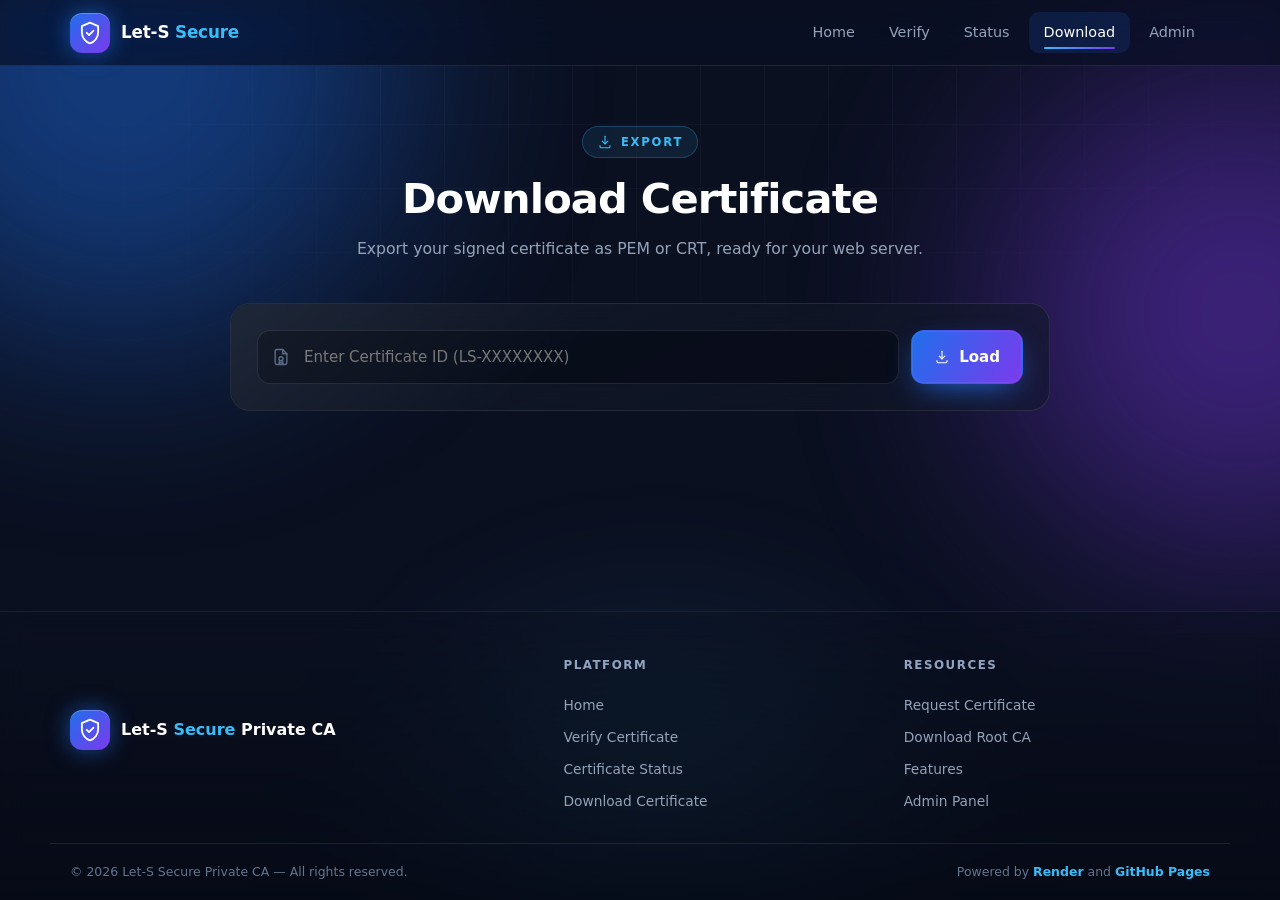
==== admin.html @ a1a5f590 "Create admin.html" ====
<!DOCTYPE html>
<html lang="en">
<head>
<meta charset="UTF-8" />
<meta name="viewport" content="width=device-width, initial-scale=1" />
<title>Download Certificate — Let-S Secure</title>
<link rel="icon" href="data:image/svg+xml,<svg xmlns='http://www.w3.org/2000/svg' viewBox='0 0 24 24'><path d='M12 2.5 4.5 5.6v5.6c0 4.9 3.2 9.2 7.5 10.3 4.3-1.1 7.5-5.4 7.5-10.3V5.6L12 2.5Z' fill='none' stroke='%2338bdf8' stroke-width='1.7'/></svg>" />
<link rel="stylesheet" href="assets/style.css" />
</head>
<body data-page="download">

<div class="bg" aria-hidden="true">
  <div class="grid-lines"></div>
  <div class="orb orb-1"></div>
  <div class="orb orb-2"></div>
  <div class="orb orb-3"></div>
</div>

<header class="site-header">
  <nav class="nav">
    <a class="brand" href="index.html">
      <span class="brand-mark"><svg class="ic ic-lg"><use href="#i-shield-check"/></svg></span>
      <span class="brand-text">Let-S <b>Secure</b></span>
    </a>
    <button class="menu-btn" id="menu-btn" aria-label="Toggle menu" aria-expanded="false">
      <svg class="ic"><use href="#i-menu"/></svg>
    </button>
    <div class="nav-links" id="nav-links">
      <a class="nav-link" href="index.html">Home</a>
      <a class="nav-link" href="verify.html">Verify</a>
      <a class="nav-link" href="status.html">Status</a>
      <a class="nav-link active" href="download.html">Download</a>
      <a class="nav-link" href="admin.html">Admin</a>
    </div>
  </nav>
</header>

<main>
  <div class="container">
    <div class="page-head">
      <span class="eyebrow"><svg class="ic ic-sm"><use href="#i-download"/></svg> Export</span>
      <h1>Download Certificate</h1>
      <p>Export your signed certificate as PEM or CRT, ready for your web server.</p>
    </div>

    <div class="glass tool-card reveal">
      <div class="search-row">
        <div class="input-wrap">
          <svg class="ic"><use href="#i-cert"/></svg>
          <input type="text" id="download-input" placeholder="Enter Certificate ID (LS-XXXXXXXX)" />
        </div>
        <button class="btn btn-primary" id="download-btn">
          <svg class="ic ic-sm"><use href="#i-download"/></svg> Load
        </button>
      </div>
      <div id="download-result"></div>
    </div>
  </div>
</main>

<footer class="site-footer">
  <div class="footer-inner">
    <div class="footer-brand">
      <span class="brand-mark"><svg class="ic ic-lg"><use href="#i-shield-check"/></svg></span>
      <span class="brand-text">Let-S <b>Secure</b> Private CA</span>
    </div>
    <div class="footer-col">
      <h4>Platform</h4>
      <a href="index.html">Home</a>
      <a href="verify.html">Verify Certificate</a>
      <a href="status.html">Certificate Status</a>
      <a href="download.html">Download Certificate</a>
    </div>
    <div class="footer-col">
      <h4>Resources</h4>
      <a href="index.html#request">Request Certificate</a>
      <a href="index.html#trust-root">Download Root CA</a>
      <a href="index.html#features">Features</a>
      <a href="admin.html">Admin Panel</a>
    </div>
  </div>
  <div class="footer-bottom">
    <span>© <span id="year"></span> Let-S Secure Private CA — All rights reserved.</span>
    <span>Powered by <b>Render</b> and <b>GitHub Pages</b></span>
  </div>
</footer>

<script src="assets/app.js"></script>
<script>
window.LS_download = function () {
  "use strict";
  const { $, escapeHtml, fmtDate, toast, apiRequest, CERT_ID_RE,
    renderAdvancedError, downloadFile, copyText } = LS;
  const API = LS.API;

  const input = $("#download-input");
  const btn = $("#download-btn");
  const out = $("#download-result");

  let loadedCert = null;
  let loadedPem = "";

  async function fetchPem(id) {
    const res = await fetch(API.download(id));
    if (!res.ok) {
      let msg = "Certificate not found";
      try { const j = await res.json(); msg = j.error || msg; } catch {}
      const err = new Error(msg);
      err.status = res.status;
      throw err;
    }
    return res.text();
  }

  async function load() {
    const q = (input.value || "").trim().toUpperCase();
    if (!q) {
      out.innerHTML =
        '<div class="verify-result"><div class="verify-banner warn">' +
          '<div class="vb-icon"><svg class="ic ic-lg"><use href="#i-info"/></svg></div>' +
          "<div><h3>Input Required</h3><p>Enter a certificate ID to load the bundle.</p></div>" +
        "</div></div>";
      toast("Enter a certificate ID.", "err");
      return;
    }
    if (!CERT_ID_RE.test(q)) {
      out.innerHTML =
        '<div class="advanced-error">' +
          '<div class="ae-head">' +
            '<div class="ae-icon"><svg class="ic ic-lg"><use href="#i-x-circle"/></svg></div>' +
            '<div><h4>Invalid certificate ID<span class="ae-code">BAD_FORMAT</span></h4>' +
            "<p>Expected format: LS-XXXXXXXX</p></div>" +
          "</div>" +
          '<div class="ae-message">"' + escapeHtml(q) + '" is not a valid certificate ID.</div>' +
        "</div>";
      return;
    }

    btn.disabled = true;
    out.innerHTML = '<div class="verify-result"><div class="verify-banner warn">' +
      '<div class="vb-icon"><span class="spinner"></span></div>' +
      "<div><h3>Loading…</h3><p>Fetching PEM bundle from CA</p></div></div></div>";

    try {
      const [statusRes, pem] = await Promise.all([
        apiRequest(API.status(q)).catch(() => null),
        fetchPem(q).catch(() => ""),
      ]);
      const cert = statusRes ? statusRes.certificate : { certId: q, domain: q, project: "—", expiresAt: null };
      loadedCert = cert;
      loadedPem = pem;
      renderDownload(cert, pem);
    } catch (err) {
      renderAdvancedError(out, err, {
        retryAction: load,
        retryLabel: "Retry",
      });
    } finally {
      btn.disabled = false;
    }
  }

  function renderDownload(cert, pem) {
    out.innerHTML =
      '<div class="verify-result">' +
        '<div class="verify-banner ok">' +
          '<div class="vb-icon"><svg class="ic ic-lg"><use href="#i-check-circle"/></svg></div>' +
          "<div><h3>" + escapeHtml(cert.domain || cert.certId) + "</h3>" +
          "<p>" + escapeHtml(cert.certId) + " · " + escapeHtml(cert.project || "—") +
          (cert.expiresAt ? " · expires " + escapeHtml(fmtDate(cert.expiresAt)) : "") + "</p></div>" +
        "</div>" +
        (pem
          ? '<div class="pem-box">' +
              '<div class="pem-head"><span>certificate.pem</span><span>PEM · Base64</span></div>' +
              '<div class="pem-body">' + escapeHtml(pem) + "</div>" +
            "</div>"
          : '<div class="status-banner"><div class="sb-icon"><svg class="ic ic-sm"><use href="#i-info"/></svg></div>' +
            "<p>The PEM bundle was not available. Click Download again to retry.</p></div>") +
        '<div class="form-actions" style="margin-top:22px">' +
          '<button class="btn btn-primary btn-sm" data-dl="pem"><svg class="ic ic-sm"><use href="#i-download"/></svg> Download .pem</button>' +
          '<button class="btn btn-ghost btn-sm" data-dl="crt"><svg class="ic ic-sm"><use href="#i-download"/></svg> Download .crt</button>' +
          '<button class="btn btn-ghost btn-sm" data-dl="copy"><svg class="ic ic-sm"><use href="#i-copy"/></svg> Copy PEM</button>' +
        "</div>" +
      "</div>";
  }

  btn.addEventListener("click", load);
  input.addEventListener("keydown", (e) => {
    if (e.key === "Enter") { e.preventDefault(); load(); }
  });

  out.addEventListener("click", async (e) => {
    const b = e.target.closest("[data-dl]");
    if (!b || !loadedCert) return;
    const kind = b.dataset.dl;

    if (!loadedPem) {
      try { loadedPem = await fetchPem(loadedCert.certId); }
      catch (err) {
        renderAdvancedError(out, err, { retryAction: load, retryLabel: "Retry Load" });
        return;
      }
    }

    if (kind === "pem") {
      downloadFile(loadedCert.certId + ".pem", loadedPem);
      toast("Downloaded " + loadedCert.certId + ".pem", "ok");
    } else if (kind === "crt") {
      downloadFile(loadedCert.certId + ".crt", loadedPem, "application/x-x509-ca-cert");
      toast("Downloaded " + loadedCert.certId + ".crt", "ok");
    } else if (kind === "copy") {
      const ok = await copyText(loadedPem);
      toast(ok ? "PEM copied to clipboard." : "Copy failed.", ok ? "ok" : "err");
    }
  });

  const params = new URLSearchParams(location.search);
  if (params.get("id")) {
    input.value = params.get("id").toUpperCase();
    load();
  } else {
    const ids = LS.getCachedCertIds();
    if (ids[0]) input.placeholder = "Try: " + ids[0];
  }
};
</script>
</body>
</html>
---- assets/style.css ----
/* ============================================================
   LET-S SECURE — SHARED STYLES
   ============================================================ */
*,*::before,*::after{box-sizing:border-box}
*{margin:0;padding:0}
:root{
  --primary:#1f6feb;--secondary:#7c3aed;--bg:#0b1020;--card:#111827;
  --text:#ffffff;--accent:#38bdf8;--muted:#94a3b8;--line:rgba(255,255,255,.09);
  --glass:rgba(17,24,39,.62);--ok:#22c55e;--warn:#f59e0b;--danger:#ef4444;
  --max:1180px;--r:20px;--ease:cubic-bezier(.22,1,.36,1);
}
html{scroll-behavior:smooth}
body{
  font-family:"Inter",ui-sans-serif,system-ui,-apple-system,"Segoe UI",Roboto,Helvetica,Arial,sans-serif;
  background:var(--bg);color:var(--text);line-height:1.6;min-height:100vh;
  display:flex;flex-direction:column;overflow-x:hidden;
  -webkit-font-smoothing:antialiased;text-rendering:optimizeLegibility;
}
img,svg{display:block;max-width:100%}
button,input,select,textarea{font:inherit;color:inherit}
a{color:inherit;text-decoration:none}
::selection{background:rgba(56,189,248,.35)}
::-webkit-scrollbar{width:10px;height:10px}
::-webkit-scrollbar-track{background:#0b1020}
::-webkit-scrollbar-thumb{background:linear-gradient(180deg,#1f6feb,#7c3aed);border-radius:10px;border:2px solid #0b1020}

/* BACKGROUND */
.bg{position:fixed;inset:0;z-index:-1;overflow:hidden;pointer-events:none}
.bg .grid-lines{position:absolute;inset:-4px;
  background-image:linear-gradient(rgba(148,163,184,.055) 1px,transparent 1px),
    linear-gradient(90deg,rgba(148,163,184,.055) 1px,transparent 1px);
  background-size:64px 64px;
  -webkit-mask-image:radial-gradient(ellipse 85% 65% at 50% 0%,#000 15%,transparent 78%);
  mask-image:radial-gradient(ellipse 85% 65% at 50% 0%,#000 15%,transparent 78%);}
.orb{position:absolute;border-radius:50%;filter:blur(110px);opacity:.45;will-change:transform}
.orb-1{width:560px;height:560px;background:var(--primary);top:-220px;left:-160px;animation:drift1 20s ease-in-out infinite}
.orb-2{width:480px;height:480px;background:var(--secondary);top:8%;right:-200px;animation:drift2 26s ease-in-out infinite}
.orb-3{width:420px;height:420px;background:var(--accent);bottom:-200px;left:35%;opacity:.22;animation:drift3 30s ease-in-out infinite}
@keyframes drift1{0%,100%{transform:translate(0,0) scale(1)}50%{transform:translate(80px,60px) scale(1.12)}}
@keyframes drift2{0%,100%{transform:translate(0,0) scale(1)}50%{transform:translate(-70px,90px) scale(1.08)}}
@keyframes drift3{0%,100%{transform:translate(0,0)}50%{transform:translate(60px,-70px)}}

/* LAYOUT */
.container{width:100%;max-width:var(--max);margin-inline:auto;padding-inline:20px}
main{flex:1}
.section{padding:76px 0}
.section-head{max-width:660px;margin:0 auto 44px;text-align:center}
.eyebrow{display:inline-flex;align-items:center;gap:8px;font-size:.72rem;font-weight:700;
  letter-spacing:.16em;text-transform:uppercase;color:var(--accent);
  background:rgba(56,189,248,.09);border:1px solid rgba(56,189,248,.25);
  padding:6px 14px;border-radius:999px;margin-bottom:16px;}
h1,h2,h3{line-height:1.18;letter-spacing:-.02em;font-weight:800}
h2{font-size:clamp(1.7rem,3.6vw,2.35rem);margin-bottom:12px}
.section-head p{color:var(--muted);font-size:1rem}
.grad{background:linear-gradient(110deg,var(--accent),var(--primary) 45%,var(--secondary));
  -webkit-background-clip:text;background-clip:text;color:transparent}
.glass{background:linear-gradient(158deg,rgba(17,24,39,.88),rgba(17,24,39,.5));
  -webkit-backdrop-filter:blur(16px);backdrop-filter:blur(16px);
  border:1px solid var(--line);border-radius:var(--r);position:relative;overflow:hidden}
.glass::after{content:"";position:absolute;inset:0;border-radius:inherit;pointer-events:none;
  background:linear-gradient(140deg,rgba(255,255,255,.07),transparent 42%);opacity:.85}

/* ICONS */
.ic{width:20px;height:20px;flex:none;fill:none;stroke:currentColor;stroke-width:1.7;
  stroke-linecap:round;stroke-linejoin:round}
.ic-sm{width:16px;height:16px}
.ic-lg{width:26px;height:26px}
.ic-xl{width:40px;height:40px;stroke-width:1.5}

/* HEADER */
.site-header{position:sticky;top:0;z-index:120;background:rgba(11,16,32,.72);
  -webkit-backdrop-filter:blur(18px) saturate(160%);backdrop-filter:blur(18px) saturate(160%);
  border-bottom:1px solid var(--line)}
.nav{max-width:var(--max);margin-inline:auto;padding:12px 20px;display:flex;
  align-items:center;justify-content:space-between;gap:16px;position:relative}
.brand{display:flex;align-items:center;gap:11px;font-weight:800;font-size:1.05rem;letter-spacing:-.01em}
.brand-mark{width:40px;height:40px;border-radius:12px;display:grid;place-items:center;
  background:linear-gradient(135deg,var(--primary),var(--secondary));color:#fff;
  box-shadow:0 0 22px rgba(31,111,235,.6),inset 0 1px 0 rgba(255,255,255,.25);
  transition:transform .4s var(--ease),box-shadow .4s var(--ease)}
.brand:hover .brand-mark{transform:rotate(-8deg) scale(1.06);box-shadow:0 0 34px rgba(124,58,237,.75)}
.brand-text{white-space:nowrap}
.brand-text b{color:var(--accent);font-weight:800}
.nav-links{display:flex;align-items:center;gap:4px}
.nav-link{position:relative;padding:9px 15px;border-radius:10px;font-size:.9rem;font-weight:500;
  color:var(--muted);transition:color .25s,background .25s;white-space:nowrap;cursor:pointer}
.nav-link::after{content:"";position:absolute;left:15px;right:15px;bottom:4px;height:2px;
  border-radius:2px;background:linear-gradient(90deg,var(--accent),var(--secondary));
  transform:scaleX(0);transform-origin:left;transition:transform .35s var(--ease)}
.nav-link:hover{color:#fff;background:rgba(255,255,255,.05)}
.nav-link:hover::after{transform:scaleX(1)}
.nav-link.active{color:#fff;background:rgba(31,111,235,.14)}
.nav-link.active::after{transform:scaleX(1)}
.nav-cta{margin-left:8px}
.menu-btn{display:none;width:42px;height:42px;border-radius:12px;
  background:rgba(255,255,255,.05);border:1px solid var(--line);color:#fff;
  place-items:center;cursor:pointer;transition:.25s}
.menu-btn:hover{background:rgba(56,189,248,.14);border-color:rgba(56,189,248,.4)}
@media (max-width:900px){
  .nav-links{position:absolute;top:calc(100% + 8px);left:16px;right:16px;
    flex-direction:column;align-items:stretch;gap:4px;padding:12px;border-radius:18px;
    background:rgba(11,16,32,.97);-webkit-backdrop-filter:blur(20px);backdrop-filter:blur(20px);
    border:1px solid var(--line);box-shadow:0 26px 60px -20px rgba(0,0,0,.9);
    opacity:0;transform:translateY(-12px);pointer-events:none;
    transition:opacity .28s var(--ease),transform .28s var(--ease)}
  .nav-links.open{opacity:1;transform:none;pointer-events:auto}
  .nav-link{padding:12px 14px;font-size:.95rem}
  .nav-link::after{display:none}
  .nav-cta{margin:6px 0 0;justify-content:center}
  .menu-btn{display:grid}
}

/* BUTTONS */
.btn{display:inline-flex;align-items:center;justify-content:center;gap:9px;padding:13px 22px;
  border-radius:13px;border:1px solid transparent;font-size:.94rem;font-weight:600;
  cursor:pointer;white-space:nowrap;position:relative;overflow:hidden;
  transition:transform .3s var(--ease),box-shadow .3s var(--ease),background .3s,border-color .3s,color .3s;
  text-align:center}
.btn:active{transform:translateY(0) scale(.985)}
.btn-sm{padding:10px 17px;font-size:.87rem;border-radius:11px}
.btn-primary{background:linear-gradient(120deg,var(--primary),var(--secondary));color:#fff;
  box-shadow:0 10px 30px -10px rgba(31,111,235,.95),0 0 0 1px rgba(255,255,255,.06) inset}
.btn-primary::before{content:"";position:absolute;inset:0;
  background:linear-gradient(120deg,transparent 20%,rgba(255,255,255,.4),transparent 80%);
  transform:translateX(-130%);transition:transform .7s var(--ease)}
.btn-primary:hover{transform:translateY(-3px);
  box-shadow:0 18px 42px -12px rgba(124,58,237,1),0 0 26px rgba(56,189,248,.45)}
.btn-primary:hover::before{transform:translateX(130%)}
.btn-ghost{background:rgba(255,255,255,.04);border-color:var(--line);color:#e6edf7}
.btn-ghost:hover{transform:translateY(-3px);border-color:rgba(56,189,248,.55);
  background:rgba(56,189,248,.1);box-shadow:0 14px 34px -16px rgba(56,189,248,.9)}
.btn-danger{background:rgba(239,68,68,.12);border-color:rgba(239,68,68,.42);color:#fca5a5}
.btn-danger:hover{background:rgba(239,68,68,.22);transform:translateY(-3px);
  box-shadow:0 14px 34px -16px rgba(239,68,68,.9)}
.btn[disabled]{opacity:.5;pointer-events:none}

/* HERO */
.hero{padding:74px 0 56px;display:grid;grid-template-columns:1.08fr .92fr;gap:56px;align-items:center}
.badge{display:inline-flex;align-items:center;gap:9px;font-size:.76rem;font-weight:600;
  letter-spacing:.06em;text-transform:uppercase;color:#cbd5e1;background:rgba(255,255,255,.04);
  border:1px solid var(--line);padding:7px 15px;border-radius:999px;margin-bottom:22px;
  -webkit-backdrop-filter:blur(10px);backdrop-filter:blur(10px)}
.pulse-dot{width:7px;height:7px;border-radius:50%;background:var(--ok);
  box-shadow:0 0 0 0 rgba(34,197,94,.7);animation:pulse 2s infinite}
@keyframes pulse{0%{box-shadow:0 0 0 0 rgba(34,197,94,.65)}70%{box-shadow:0 0 0 10px rgba(34,197,94,0)}100%{box-shadow:0 0 0 0 rgba(34,197,94,0)}}
.hero h1{font-size:clamp(2.05rem,5.1vw,3.5rem);margin-bottom:18px}
.hero .lead{font-size:clamp(1rem,1.6vw,1.13rem);color:#a9b6cd;max-width:560px;margin-bottom:32px}
.hero-actions{display:flex;flex-wrap:wrap;gap:14px;margin-bottom:34px}
.trust{display:flex;flex-wrap:wrap;gap:26px;padding-top:26px;border-top:1px solid var(--line)}
.trust-item strong{display:block;font-size:1.28rem;font-weight:800;letter-spacing:-.02em}
.trust-item span{font-size:.76rem;color:var(--muted);text-transform:uppercase;letter-spacing:.11em;font-weight:600}
.hero-visual{position:relative;display:grid;place-items:center}
.hero-visual::before{content:"";position:absolute;width:78%;aspect-ratio:1;border-radius:50%;
  background:radial-gradient(circle,rgba(31,111,235,.35),transparent 68%);filter:blur(38px);
  animation:breathe 6s ease-in-out infinite}
@keyframes breathe{0%,100%{transform:scale(1);opacity:.75}50%{transform:scale(1.14);opacity:1}}
.cert-mock{width:100%;max-width:400px;padding:22px;z-index:2;
  animation:floaty 7s ease-in-out infinite;
  box-shadow:0 40px 80px -34px rgba(0,0,0,.95),0 0 60px -34px rgba(56,189,248,.75)}
@keyframes floaty{0%,100%{transform:translateY(0)}50%{transform:translateY(-14px)}}
.cert-mock-head{display:flex;align-items:center;gap:12px;padding-bottom:16px;border-bottom:1px dashed rgba(255,255,255,.13)}
.cert-mock-head .logo-sq{width:42px;height:42px;border-radius:12px;display:grid;place-items:center;flex:none;
  background:linear-gradient(135deg,rgba(31,111,235,.3),rgba(124,58,237,.3));
  border:1px solid rgba(56,189,248,.32);color:var(--accent)}
.cert-mock-head strong{display:block;font-size:.92rem}
.cert-mock-head small{color:var(--muted);font-size:.73rem;letter-spacing:.06em;text-transform:uppercase}
.chip{margin-left:auto;font-size:.66rem;font-weight:800;letter-spacing:.1em;padding:5px 11px;
  border-radius:999px;text-transform:uppercase}
.chip-ok{color:#6ee7a8;background:rgba(34,197,94,.12);border:1px solid rgba(34,197,94,.35)}
.chip-bad{color:#fca5a5;background:rgba(239,68,68,.12);border:1px solid rgba(239,68,68,.35)}
.chip-warn{color:#fcd34d;background:rgba(245,158,11,.12);border:1px solid rgba(245,158,11,.35)}
.chip-info{color:var(--accent);background:rgba(56,189,248,.12);border:1px solid rgba(56,189,248,.35)}
.cert-mock-body{padding:16px 0;display:grid;gap:11px}
.kv{display:flex;justify-content:space-between;gap:14px;font-size:.83rem;align-items:center}
.kv span{color:var(--muted)}
.kv b{font-weight:600;font-family:ui-monospace,SFMono-Regular,Menlo,Consolas,monospace;
  font-size:.79rem;text-align:right;word-break:break-all}
.cert-mock-foot{padding-top:14px;border-top:1px dashed rgba(255,255,255,.13);
  font-family:ui-monospace,SFMono-Regular,Menlo,Consolas,monospace;
  font-size:.68rem;color:#64748b;letter-spacing:.04em;word-break:break-all}

/* FORM */
.request-grid{display:grid;grid-template-columns:1.05fr .95fr;gap:26px;align-items:start}
.form-card{padding:28px}
.form-card h3{font-size:1.15rem;margin-bottom:6px}
.form-card .sub{color:var(--muted);font-size:.86rem;margin-bottom:22px}
.field{margin-bottom:17px}
.field label{display:block;font-size:.76rem;font-weight:700;letter-spacing:.09em;
  text-transform:uppercase;color:#a8b6cd;margin-bottom:8px}
.input-wrap{position:relative;display:flex;align-items:center}
.input-wrap .ic{position:absolute;left:14px;color:#54657f;pointer-events:none;transition:color .25s}
.field input,.field select{width:100%;padding:13px 15px 13px 44px;border-radius:13px;
  background:rgba(8,12,24,.72);border:1px solid rgba(255,255,255,.1);color:#fff;
  font-size:.93rem;transition:border-color .25s,box-shadow .25s,background .25s}
.field select{padding-left:44px;appearance:none;
  background-image:url("data:image/svg+xml;utf8,<svg xmlns='http://www.w3.org/2000/svg' width='12' height='12' viewBox='0 0 24 24' fill='none' stroke='%2394a3b8' stroke-width='2'><polyline points='6 9 12 15 18 9'/></svg>");
  background-repeat:no-repeat;background-position:right 16px center}
.field input::placeholder{color:#4a5a73}
.field input:focus,.field select:focus{outline:none;border-color:var(--accent);
  background:rgba(8,12,24,.95);
  box-shadow:0 0 0 4px rgba(56,189,248,.14),0 0 22px -8px rgba(56,189,248,.85)}
.input-wrap:focus-within .ic{color:var(--accent)}
.field.invalid input,.field.invalid select{border-color:var(--danger);
  box-shadow:0 0 0 4px rgba(239,68,68,.13)}
.err{display:none;color:#fca5a5;font-size:.76rem;margin-top:6px}
.field.invalid .err{display:block;animation:pageIn .3s ease both}
@keyframes pageIn{from{opacity:0;transform:translateY(14px)}to{opacity:1;transform:none}}
.form-actions{display:flex;flex-wrap:wrap;gap:12px;margin-top:22px}

/* RESULT / DATA */
.result-card{padding:28px;min-height:100%}
.result-empty{display:grid;place-items:center;text-align:center;gap:12px;padding:44px 12px;color:var(--muted)}
.result-empty .ring{width:74px;height:74px;border-radius:50%;display:grid;place-items:center;
  background:rgba(56,189,248,.07);border:1px dashed rgba(56,189,248,.35);color:var(--accent)}
.result-empty p{font-size:.88rem;max-width:270px}
.issued-head{display:flex;align-items:center;gap:14px;margin-bottom:20px}
.issued-head .ok-ring{width:52px;height:52px;border-radius:50%;display:grid;place-items:center;flex:none;
  background:rgba(34,197,94,.13);border:1px solid rgba(34,197,94,.4);color:#4ade80;
  box-shadow:0 0 26px -6px rgba(34,197,94,.75);animation:pop .55s var(--ease) both}
@keyframes pop{0%{transform:scale(.4);opacity:0}60%{transform:scale(1.12)}100%{transform:scale(1);opacity:1}}
.issued-head h3{font-size:1.08rem}
.issued-head p{font-size:.8rem;color:var(--muted)}
.data-list{display:grid;gap:1px;background:rgba(255,255,255,.06);border-radius:14px;
  overflow:hidden;margin-bottom:20px}
.data-row{display:flex;justify-content:space-between;gap:14px;align-items:center;
  background:rgba(11,16,32,.72);padding:12px 15px;font-size:.83rem;flex-wrap:wrap}
.data-row .k{color:var(--muted);flex:none}
.data-row .v{font-family:ui-monospace,SFMono-Regular,Menlo,Consolas,monospace;
  font-size:.78rem;text-align:right;word-break:break-all}
.mono{font-family:ui-monospace,SFMono-Regular,Menlo,Consolas,monospace}

/* ISSUING ANIMATION */
.issuing{display:grid;gap:14px;padding:16px 4px}
.issuing h3{font-size:1rem;margin-bottom:6px}
.step{display:flex;align-items:center;gap:12px;font-size:.87rem;color:var(--muted);opacity:.4;transition:.4s}
.step.active{opacity:1;color:#fff}
.step.done{opacity:1;color:#8ee7b0}
.step .dot{width:24px;height:24px;border-radius:50%;flex:none;display:grid;place-items:center;
  border:1px solid rgba(255,255,255,.15);font-size:.7rem;background:rgba(255,255,255,.04);transition:.4s}
.step.active .dot{border-color:var(--accent);color:var(--accent);
  box-shadow:0 0 18px -4px rgba(56,189,248,.95)}
.step.done .dot{border-color:rgba(34,197,94,.6);background:rgba(34,197,94,.15);color:#4ade80}
.spinner{width:14px;height:14px;border-radius:50%;border:2px solid rgba(56,189,248,.28);
  border-top-color:var(--accent);animation:spin .7s linear infinite;display:inline-block}
@keyframes spin{to{transform:rotate(360deg)}}

/* CHALLENGE PANEL */
.challenge-panel{padding:6px 0}
.challenge-panel .c-head{display:flex;align-items:center;gap:14px;margin-bottom:20px;flex-wrap:wrap}
.challenge-panel .c-icon{width:52px;height:52px;border-radius:50%;display:grid;place-items:center;flex:none;
  background:rgba(56,189,248,.13);border:1px solid rgba(56,189,248,.4);color:var(--accent);
  box-shadow:0 0 30px -8px rgba(56,189,248,.75)}
.challenge-panel .c-head h3{font-size:1.05rem}
.challenge-panel .c-head p{font-size:.83rem;color:var(--muted)}
.challenge-instruction{padding:16px;border-radius:14px;background:rgba(8,12,24,.72);
  border:1px solid rgba(56,189,248,.25);margin-bottom:18px}
.challenge-instruction .label{font-size:.72rem;letter-spacing:.08em;text-transform:uppercase;
  color:var(--muted);font-weight:700;margin-bottom:8px}
.challenge-instruction .value{font-family:ui-monospace,SFMono-Regular,Menlo,Consolas,monospace;
  font-size:.83rem;color:#8fb7e0;word-break:break-all;line-height:1.6}
.record-table{display:grid;gap:1px;background:rgba(255,255,255,.06);border-radius:12px;
  overflow:hidden;margin-bottom:16px}
.record-row{display:flex;justify-content:space-between;gap:14px;align-items:center;
  background:rgba(11,16,32,.72);padding:11px 14px;font-size:.8rem;flex-wrap:wrap}
.record-row .k{color:var(--muted);flex:none;font-size:.72rem;letter-spacing:.08em;
  text-transform:uppercase;font-weight:700}
.record-row .v{font-family:ui-monospace,SFMono-Regular,Menlo,Consolas,monospace;
  font-size:.78rem;color:#a5b7d1;text-align:right;word-break:break-all;flex:1;min-width:120px}
.challenge-timer{display:flex;align-items:center;gap:10px;font-size:.82rem;color:var(--muted);margin-bottom:18px}
.challenge-timer b{color:var(--accent);
  font-family:ui-monospace,SFMono-Regular,Menlo,Consolas,monospace;font-size:.92rem}
.challenge-hint{padding:14px 16px;border-radius:12px;background:rgba(56,189,248,.06);
  border:1px solid rgba(56,189,248,.2);font-size:.8rem;color:#a9b6cd;line-height:1.65;margin-bottom:18px}
.challenge-hint b{color:var(--accent)}
.attempt-count{display:inline-flex;align-items:center;gap:6px;padding:3px 10px;border-radius:999px;
  background:rgba(56,189,248,.12);border:1px solid rgba(56,189,248,.3);font-size:.68rem;
  font-weight:700;letter-spacing:.08em;text-transform:uppercase;color:var(--accent);margin-left:8px}

/* ADVANCED ERROR BANNER */
.advanced-error{padding:20px;border-radius:16px;
  background:linear-gradient(140deg,rgba(239,68,68,.14),rgba(239,68,68,.05));
  border:1px solid rgba(239,68,68,.5);margin-bottom:20px;
  animation:errShake .55s var(--ease) both;box-shadow:0 0 40px -12px rgba(239,68,68,.65)}
@keyframes errShake{0%{transform:translateX(0)}20%{transform:translateX(-6px)}
  40%{transform:translateX(6px)}60%{transform:translateX(-4px)}
  80%{transform:translateX(4px)}100%{transform:translateX(0)}}
.advanced-error .ae-head{display:flex;align-items:flex-start;gap:14px;margin-bottom:14px}
.advanced-error .ae-icon{width:44px;height:44px;border-radius:50%;display:grid;place-items:center;flex:none;
  background:rgba(239,68,68,.22);border:1px solid rgba(239,68,68,.55);color:#fca5a5;
  box-shadow:0 0 24px -4px rgba(239,68,68,.95)}
.advanced-error .ae-head h4{font-size:1.05rem;margin:0 0 4px;color:#fecaca;font-weight:800}
.advanced-error .ae-head p{font-size:.8rem;color:#fca5a5;margin:0;line-height:1.5}
.advanced-error .ae-code{display:inline-block;padding:2px 8px;border-radius:6px;font-size:.68rem;
  font-weight:800;letter-spacing:.08em;background:rgba(0,0,0,.4);border:1px solid rgba(239,68,68,.4);
  color:#fca5a5;margin-left:6px;font-family:ui-monospace,SFMono-Regular,Menlo,Consolas,monospace}
.advanced-error .ae-message{padding:14px 16px;border-radius:12px;background:rgba(10,8,15,.65);
  border:1px solid rgba(239,68,68,.28);
  font-family:ui-monospace,SFMono-Regular,Menlo,Consolas,monospace;font-size:.76rem;
  line-height:1.75;color:#fca5a5;word-break:break-word;margin-bottom:14px;white-space:pre-wrap}
.advanced-error .ae-hints{padding-top:14px;border-top:1px dashed rgba(239,68,68,.3)}
.advanced-error .ae-hints-label{font-size:.68rem;font-weight:800;letter-spacing:.12em;
  text-transform:uppercase;color:#fca5a5;margin-bottom:10px}
.advanced-error .ae-hints ul{list-style:none;padding:0;margin:0;display:grid;gap:8px}
.advanced-error .ae-hints li{font-size:.82rem;color:#fecaca;padding-left:22px;position:relative;line-height:1.6}
.advanced-error .ae-hints li::before{content:"→";position:absolute;left:0;color:#fca5a5;font-weight:800}
.advanced-error .ae-hints code{padding:1px 6px;border-radius:5px;background:rgba(0,0,0,.4);
  font-size:.72rem;font-family:ui-monospace,SFMono-Regular,Menlo,Consolas,monospace;color:#fca5a5}
.advanced-error .ae-actions{margin-top:16px;display:flex;gap:10px;flex-wrap:wrap;padding-top:14px;
  border-top:1px dashed rgba(239,68,68,.3)}

/* STATUS BANNER */
.status-banner{padding:14px 16px;border-radius:12px;background:rgba(56,189,248,.08);
  border:1px solid rgba(56,189,248,.35);margin-bottom:16px;display:flex;align-items:center;gap:12px}
.status-banner .sb-icon{width:32px;height:32px;border-radius:50%;display:grid;place-items:center;
  flex:none;background:rgba(56,189,248,.2);color:var(--accent)}
.status-banner p{font-size:.85rem;color:#cbd5e1;margin:0;line-height:1.5}
.status-banner b{color:var(--accent)}

/* VERIFY BANNERS */
.verify-result{margin-top:24px;animation:pageIn .5s var(--ease) both}
.verify-banner{display:flex;align-items:center;gap:16px;padding:18px;border-radius:16px;
  margin-bottom:18px;border:1px solid transparent}
.verify-banner.ok{background:rgba(34,197,94,.09);border-color:rgba(34,197,94,.34)}
.verify-banner.bad{background:rgba(239,68,68,.09);border-color:rgba(239,68,68,.34)}
.verify-banner.warn{background:rgba(245,158,11,.09);border-color:rgba(245,158,11,.34)}
.verify-banner .vb-icon{width:52px;height:52px;border-radius:50%;display:grid;place-items:center;flex:none}
.verify-banner.ok .vb-icon{background:rgba(34,197,94,.16);color:#4ade80;
  box-shadow:0 0 30px -8px rgba(34,197,94,.95)}
.verify-banner.bad .vb-icon{background:rgba(239,68,68,.16);color:#fca5a5;
  box-shadow:0 0 30px -8px rgba(239,68,68,.95)}
.verify-banner.warn .vb-icon{background:rgba(245,158,11,.16);color:#fcd34d}
.verify-banner h3{font-size:1.05rem}
.verify-banner p{font-size:.83rem;color:var(--muted)}

/* TIMELINE */
.timeline{display:grid;gap:0;margin:20px 0 4px}
.tl-item{display:flex;gap:14px;position:relative;padding-bottom:22px}
.tl-item:last-child{padding-bottom:0}
.tl-item::before{content:"";position:absolute;left:11px;top:26px;bottom:0;width:2px;
  background:linear-gradient(180deg,rgba(56,189,248,.5),rgba(56,189,248,.06))}
.tl-item:last-child::before{display:none}
.tl-dot{width:24px;height:24px;border-radius:50%;flex:none;display:grid;place-items:center;
  border:2px solid rgba(56,189,248,.5);background:#0b1020;color:var(--accent)}
.tl-item.revoked .tl-dot{border-color:rgba(239,68,68,.65);color:#fca5a5}
.tl-item strong{display:block;font-size:.9rem}
.tl-item span{font-size:.78rem;color:var(--muted)}

/* CERT LIST */
.cert-list{display:grid;gap:14px;margin-top:26px}
.cert-item{display:flex;align-items:center;gap:16px;padding:16px 18px;flex-wrap:wrap;
  transition:transform .35s var(--ease),border-color .35s,box-shadow .35s}
.cert-item:hover{transform:translateY(-4px);border-color:rgba(56,189,248,.4);
  box-shadow:0 22px 46px -26px rgba(56,189,248,.9)}
.cert-item .ci-icon{width:44px;height:44px;border-radius:13px;display:grid;place-items:center;flex:none;
  background:rgba(31,111,235,.16);border:1px solid rgba(56,189,248,.24);color:var(--accent)}
.cert-item .ci-main{flex:1;min-width:180px}
.cert-item .ci-main strong{display:block;font-size:.92rem;word-break:break-all}
.cert-item .ci-main small{color:var(--muted);font-size:.76rem}
.empty-state{text-align:center;padding:46px 20px;color:var(--muted);font-size:.9rem;
  border:1px dashed rgba(255,255,255,.14);border-radius:16px}

/* PEM BOX */
.pem-box{margin-top:20px;border-radius:14px;overflow:hidden;border:1px solid var(--line);background:rgba(4,8,18,.85)}
.pem-head{display:flex;align-items:center;justify-content:space-between;gap:12px;padding:10px 14px;
  background:rgba(255,255,255,.03);border-bottom:1px solid var(--line);font-size:.76rem;
  color:var(--muted);letter-spacing:.07em;text-transform:uppercase;font-weight:700}
.pem-body{padding:16px;max-height:280px;overflow:auto;
  font-family:ui-monospace,SFMono-Regular,Menlo,Consolas,monospace;
  font-size:.72rem;line-height:1.65;color:#8fb7e0;white-space:pre-wrap;word-break:break-all}

/* ROOT CA CARD */
.root-ca-card{padding:28px;display:flex;align-items:center;gap:24px;flex-wrap:wrap}
.root-ca-icon{width:76px;height:76px;border-radius:22px;display:grid;place-items:center;flex:none;
  background:linear-gradient(140deg,rgba(31,111,235,.25),rgba(124,58,237,.25));
  border:1px solid rgba(56,189,248,.35);color:var(--accent);
  box-shadow:0 0 40px -12px rgba(56,189,248,.7);animation:rcPulse 3s ease-in-out infinite}
@keyframes rcPulse{0%,100%{box-shadow:0 0 40px -12px rgba(56,189,248,.7)}50%{box-shadow:0 0 50px -8px rgba(56,189,248,.95)}}
.root-ca-info{flex:1;min-width:220px}
.root-ca-info h3{font-size:1.15rem;margin-bottom:6px}
.root-ca-info>p{color:var(--muted);font-size:.86rem;margin-bottom:14px}
.root-ca-meta{display:flex;flex-wrap:wrap;gap:20px;padding-top:12px;border-top:1px solid var(--line)}
.rc-meta-item{display:flex;flex-direction:column;gap:2px}
.rc-key{font-size:.68rem;color:var(--muted);text-transform:uppercase;letter-spacing:.1em;font-weight:700}
.rc-val{font-family:ui-monospace,SFMono-Regular,Menlo,Consolas,monospace;font-size:.78rem;color:#a5b7d1}
.root-ca-actions{display:flex;gap:10px;flex-wrap:wrap}
.root-ca-install-hint{margin-top:26px;padding:24px}
.root-ca-install-hint h4{font-size:.95rem;margin-bottom:16px;color:#cbd5e1}
.install-steps-grid{display:grid;gap:12px;grid-template-columns:repeat(auto-fit,minmax(220px,1fr))}
.install-step-card{padding:14px 16px;border-radius:12px;background:rgba(8,12,24,.6);
  border:1px solid var(--line);transition:border-color .25s,transform .25s}
.install-step-card:hover{border-color:rgba(56,189,248,.4);transform:translateY(-2px)}
.install-step-card strong{display:block;font-size:.82rem;margin-bottom:6px;color:var(--accent)}
.install-step-card p{font-size:.76rem;color:var(--muted);line-height:1.6;word-break:break-word}

/* FEATURES */
.features-grid{display:grid;gap:20px;grid-template-columns:repeat(auto-fit,minmax(232px,1fr))}
.feature{padding:26px 22px;transition:transform .45s var(--ease),border-color .45s,box-shadow .45s}
.feature:hover{transform:translateY(-8px);border-color:rgba(56,189,248,.42);
  box-shadow:0 30px 60px -30px rgba(31,111,235,.95),0 0 34px -18px rgba(56,189,248,.9)}
.feature .f-icon{width:50px;height:50px;border-radius:15px;display:grid;place-items:center;
  margin-bottom:17px;color:var(--accent);
  background:linear-gradient(140deg,rgba(31,111,235,.22),rgba(124,58,237,.22));
  border:1px solid rgba(56,189,248,.25);transition:transform .45s var(--ease),box-shadow .45s}
.feature:hover .f-icon{transform:rotate(-7deg) scale(1.08);box-shadow:0 0 30px -6px rgba(56,189,248,.85)}
.feature h3{font-size:1.02rem;margin-bottom:8px}
.feature p{font-size:.86rem;color:var(--muted);line-height:1.62}

/* PAGE HEADS & TOOLS */
.page-head{padding:60px 0 8px;text-align:center}
.page-head h1{font-size:clamp(1.75rem,4.2vw,2.6rem);margin-bottom:12px}
.page-head p{color:var(--muted);max-width:590px;margin-inline:auto;font-size:.98rem}
.tool-card{padding:26px;max-width:820px;margin:34px auto 0}
.search-row{display:flex;gap:12px;flex-wrap:wrap}
.search-row .input-wrap{flex:1;min-width:220px}
.search-row .input-wrap input{width:100%;padding:14px 15px 14px 46px;border-radius:13px;
  background:rgba(8,12,24,.72);border:1px solid rgba(255,255,255,.1);color:#fff;
  font-size:.94rem;transition:border-color .25s,box-shadow .25s}
.search-row .input-wrap input:focus{outline:none;border-color:var(--accent);
  box-shadow:0 0 0 4px rgba(56,189,248,.14),0 0 22px -8px rgba(56,189,248,.9)}

/* ADMIN */
.admin-card{padding:26px;max-width:520px;margin:34px auto 0}
.admin-card h3{font-size:1.1rem;margin-bottom:6px}
.admin-card .sub{color:var(--muted);font-size:.86rem;margin-bottom:20px}
.admin-header{display:flex;align-items:center;justify-content:space-between;gap:16px;
  flex-wrap:wrap;margin-bottom:24px}
.admin-header h2{font-size:1.4rem;margin:0}
.admin-badge{display:inline-flex;align-items:center;gap:6px;font-size:.7rem;font-weight:700;
  letter-spacing:.1em;text-transform:uppercase;color:#4ade80;background:rgba(34,197,94,.1);
  border:1px solid rgba(34,197,94,.35);padding:5px 12px;border-radius:999px}
.admin-tabs{display:flex;gap:6px;margin-bottom:22px;border-bottom:1px solid var(--line);overflow-x:auto;
  scrollbar-width:none}
.admin-tabs::-webkit-scrollbar{display:none}
.admin-tab{padding:12px 18px;font-size:.88rem;font-weight:600;color:var(--muted);
  border-bottom:2px solid transparent;cursor:pointer;transition:.25s;white-space:nowrap}
.admin-tab:hover{color:#fff}
.admin-tab.active{color:var(--accent);border-bottom-color:var(--accent)}
.admin-panel{display:none;animation:pageIn .4s var(--ease) both}
.admin-panel.active{display:block}
.log-table{width:100%;border-collapse:collapse;font-size:.8rem}
.log-table th{text-align:left;padding:10px 12px;color:var(--muted);font-size:.7rem;
  letter-spacing:.08em;text-transform:uppercase;border-bottom:1px solid var(--line);font-weight:700}
.log-table td{padding:10px 12px;border-bottom:1px solid rgba(255,255,255,.04);vertical-align:top}
.log-table tr:hover td{background:rgba(56,189,248,.04)}
.log-action{font-family:ui-monospace,SFMono-Regular,Menlo,Consolas,monospace;
  font-size:.72rem;color:var(--accent)}
.log-success{color:#4ade80}
.log-fail{color:#fca5a5}

/* FOOTER */
.site-footer{margin-top:auto;border-top:1px solid var(--line);
  background:linear-gradient(180deg,rgba(11,16,32,.4),rgba(6,10,22,.92));
  -webkit-backdrop-filter:blur(14px);backdrop-filter:blur(14px)}
.footer-inner{max-width:var(--max);margin-inline:auto;padding:44px 20px 26px;display:grid;
  grid-template-columns:1.5fr 1fr 1fr;gap:34px}
.footer-brand{display:flex;align-items:center;gap:11px;font-weight:800;margin-bottom:14px}
.footer-inner p{font-size:.84rem;color:var(--muted);max-width:330px}
.footer-col h4{font-size:.74rem;letter-spacing:.13em;text-transform:uppercase;color:#93a4c0;
  margin-bottom:14px;font-weight:800}
.footer-col a{display:block;font-size:.86rem;color:var(--muted);padding:5px 0;
  transition:color .25s,transform .25s}
.footer-col a:hover{color:var(--accent);transform:translateX(4px)}
.footer-bottom{border-top:1px solid var(--line);padding:18px 20px;max-width:var(--max);
  margin-inline:auto;display:flex;justify-content:space-between;gap:14px;flex-wrap:wrap;
  font-size:.78rem;color:#64748b}
.footer-bottom b{color:var(--accent);font-weight:600}

/* TOASTS */
.toast-wrap{position:fixed;bottom:22px;right:22px;z-index:200;display:grid;gap:10px;justify-items:end}
.toast{display:flex;align-items:center;gap:11px;padding:13px 17px;border-radius:14px;
  font-size:.86rem;font-weight:500;background:rgba(17,24,39,.96);
  -webkit-backdrop-filter:blur(14px);backdrop-filter:blur(14px);
  border:1px solid var(--line);box-shadow:0 24px 50px -22px rgba(0,0,0,.95);
  animation:toastIn .4s var(--ease) both;max-width:min(360px,90vw)}
.toast.out{animation:toastOut .35s var(--ease) forwards}
.toast.ok{border-color:rgba(34,197,94,.45)}
.toast.ok .ic{color:#4ade80}
.toast.err{border-color:rgba(239,68,68,.45)}
.toast.err .ic{color:#fca5a5}
.toast.info{border-color:rgba(56,189,248,.45)}
.toast.info .ic{color:var(--accent)}
@keyframes toastIn{from{opacity:0;transform:translateX(40px) scale(.95)}to{opacity:1;transform:none}}
@keyframes toastOut{to{opacity:0;transform:translateX(40px) scale(.95)}}

/* REVEAL */
.reveal{opacity:0;transform:translateY(24px);
  transition:opacity .75s var(--ease),transform .75s var(--ease)}
.reveal.visible{opacity:1;transform:none}

/* RESPONSIVE */
@media (max-width:980px){
  .hero{grid-template-columns:1fr;gap:46px;padding-top:54px;text-align:center}
  .hero .lead{margin-inline:auto}
  .hero-actions{justify-content:center}
  .trust{justify-content:center}
  .request-grid{grid-template-columns:1fr}
  .footer-inner{grid-template-columns:1fr 1fr;gap:28px}
  .footer-brand{grid-column:1/-1}
}
@media (max-width:640px){
  .section{padding:58px 0}
  .hero{padding-top:42px}
  .form-card,.result-card,.tool-card,.admin-card{padding:22px 18px}
  .btn{width:100%}
  .hero-actions .btn,.form-actions .btn{width:100%}
  .search-row .btn{width:100%}
  .trust{gap:20px}
  .trust-item strong{font-size:1.1rem}
  .footer-inner{grid-template-columns:1fr}
  .footer-bottom{justify-content:center;text-align:center}
  .toast-wrap{left:16px;right:16px;justify-items:stretch}
  .toast{max-width:none}
  .root-ca-card{padding:22px 18px}
  .root-ca-icon{width:64px;height:64px;border-radius:18px}
  .root-ca-actions .btn{width:100%}
  .record-row{flex-direction:column;align-items:flex-start;gap:6px}
  .record-row .v{text-align:left}
}
@media (prefers-reduced-motion:reduce){
  *,*::before,*::after{animation-duration:.001ms!important;animation-iteration-count:1!important;
    transition-duration:.001ms!important}
  .reveal{opacity:1;transform:none}
}
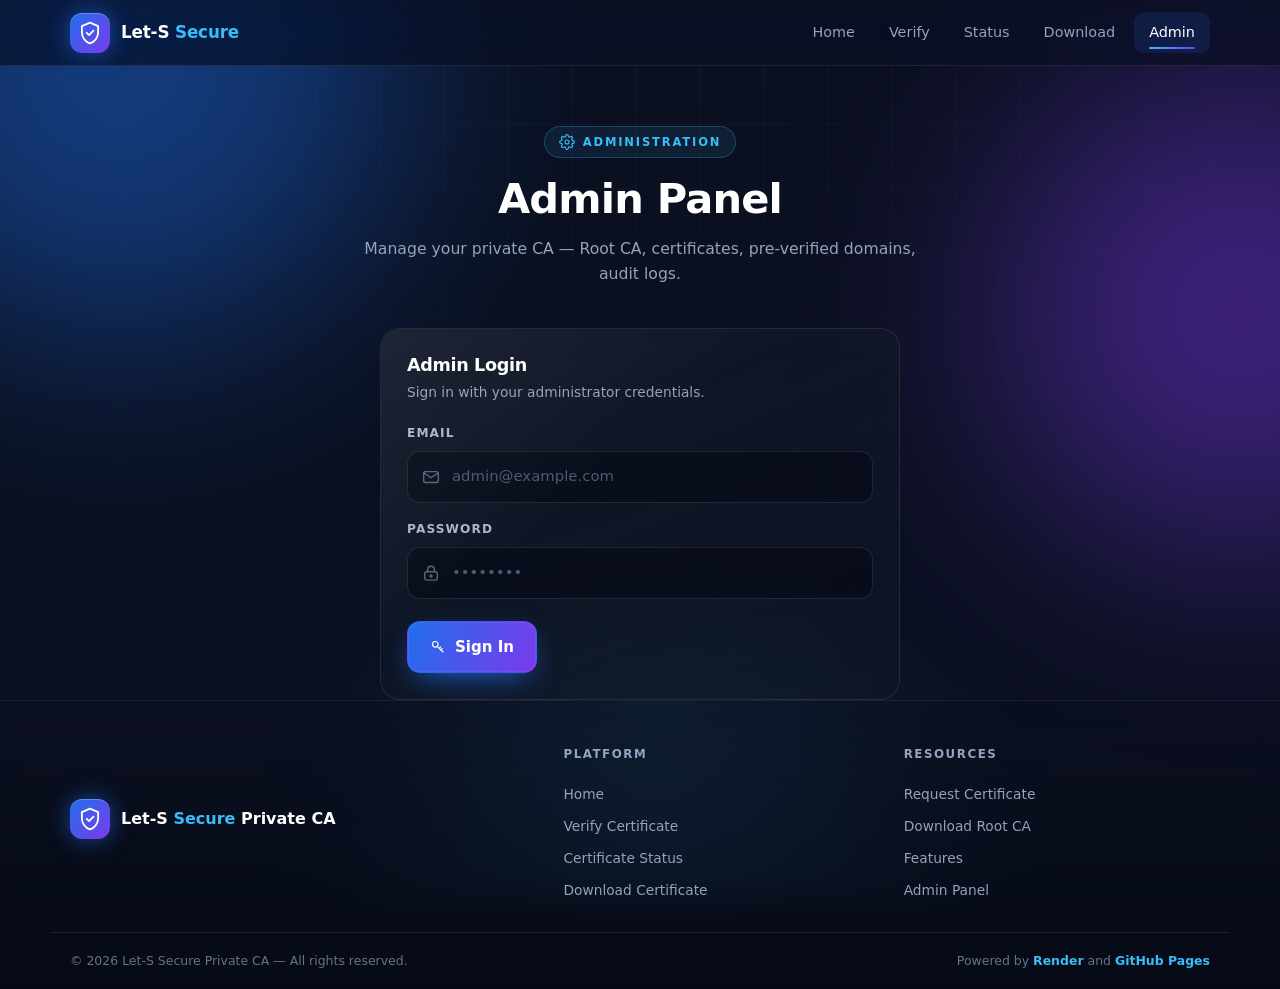
==== commit 8b818531: "Update admin.html" ====
--- a/admin.html
+++ b/admin.html
@@ -3,11 +3,11 @@
 <head>
 <meta charset="UTF-8" />
 <meta name="viewport" content="width=device-width, initial-scale=1" />
-<title>Download Certificate — Let-S Secure</title>
+<title>Admin — Let-S Secure</title>
 <link rel="icon" href="data:image/svg+xml,<svg xmlns='http://www.w3.org/2000/svg' viewBox='0 0 24 24'><path d='M12 2.5 4.5 5.6v5.6c0 4.9 3.2 9.2 7.5 10.3 4.3-1.1 7.5-5.4 7.5-10.3V5.6L12 2.5Z' fill='none' stroke='%2338bdf8' stroke-width='1.7'/></svg>" />
 <link rel="stylesheet" href="assets/style.css" />
 </head>
-<body data-page="download">
+<body data-page="admin">
 
 <div class="bg" aria-hidden="true">
   <div class="grid-lines"></div>
@@ -29,8 +29,8 @@
       <a class="nav-link" href="index.html">Home</a>
       <a class="nav-link" href="verify.html">Verify</a>
       <a class="nav-link" href="status.html">Status</a>
-      <a class="nav-link active" href="download.html">Download</a>
-      <a class="nav-link" href="admin.html">Admin</a>
+      <a class="nav-link" href="download.html">Download</a>
+      <a class="nav-link active" href="admin.html">Admin</a>
     </div>
   </nav>
 </header>
@@ -38,22 +38,118 @@
 <main>
   <div class="container">
     <div class="page-head">
-      <span class="eyebrow"><svg class="ic ic-sm"><use href="#i-download"/></svg> Export</span>
-      <h1>Download Certificate</h1>
-      <p>Export your signed certificate as PEM or CRT, ready for your web server.</p>
-    </div>
-
-    <div class="glass tool-card reveal">
-      <div class="search-row">
-        <div class="input-wrap">
-          <svg class="ic"><use href="#i-cert"/></svg>
-          <input type="text" id="download-input" placeholder="Enter Certificate ID (LS-XXXXXXXX)" />
-        </div>
-        <button class="btn btn-primary" id="download-btn">
-          <svg class="ic ic-sm"><use href="#i-download"/></svg> Load
+      <span class="eyebrow"><svg class="ic ic-sm"><use href="#i-settings"/></svg> Administration</span>
+      <h1>Admin Panel</h1>
+      <p>Manage your private CA — Root CA, certificates, pre-verified domains, audit logs.</p>
+    </div>
+
+    <!-- Login -->
+    <div class="glass admin-card reveal" id="admin-login-card">
+      <h3>Admin Login</h3>
+      <p class="sub">Sign in with your administrator credentials.</p>
+      <div class="field" data-field="admin-email">
+        <label for="admin-email">Email</label>
+        <div class="input-wrap"><svg class="ic"><use href="#i-mail"/></svg>
+          <input id="admin-email" type="email" placeholder="admin@example.com" autocomplete="username" />
+        </div>
+      </div>
+      <div class="field" data-field="admin-password">
+        <label for="admin-password">Password</label>
+        <div class="input-wrap"><svg class="ic"><use href="#i-lock"/></svg>
+          <input id="admin-password" type="password" placeholder="••••••••" autocomplete="current-password" />
+        </div>
+      </div>
+      <div class="form-actions">
+        <button class="btn btn-primary" id="admin-login-btn">
+          <svg class="ic ic-sm"><use href="#i-key"/></svg> Sign In
         </button>
       </div>
-      <div id="download-result"></div>
+      <div id="admin-login-error"></div>
+    </div>
+
+    <!-- Dashboard -->
+    <div id="admin-dashboard" style="display:none">
+      <div class="glass tool-card reveal" style="max-width:100%;margin-top:0">
+        <div class="admin-header">
+          <div>
+            <h2>Administration</h2>
+            <p style="color:var(--muted);font-size:.85rem" id="admin-user-email"></p>
+          </div>
+          <div style="display:flex;gap:10px;flex-wrap:wrap">
+            <span class="admin-badge"><svg class="ic ic-sm"><use href="#i-shield-check"/></svg> Authenticated</span>
+            <button class="btn btn-ghost btn-sm" id="admin-logout-btn">
+              <svg class="ic ic-sm"><use href="#i-log-out"/></svg> Sign Out
+            </button>
+          </div>
+        </div>
+
+        <div class="admin-tabs">
+          <div class="admin-tab active" data-tab="certs">Certificates</div>
+          <div class="admin-tab" data-tab="domains">Pre-verified Domains</div>
+          <div class="admin-tab" data-tab="rootca">Root CA</div>
+          <div class="admin-tab" data-tab="logs">Audit Logs</div>
+        </div>
+
+        <!-- TAB: Certificates -->
+        <div class="admin-panel active" data-panel="certs">
+          <div class="form-actions" style="margin-top:0;margin-bottom:20px">
+            <button class="btn btn-ghost btn-sm" id="reload-certs-btn">
+              <svg class="ic ic-sm"><use href="#i-refresh"/></svg> Reload Certificates
+            </button>
+          </div>
+          <div id="admin-certs-error"></div>
+          <div class="cert-list" id="admin-cert-list"></div>
+        </div>
+
+        <!-- TAB: Verified Domains -->
+        <div class="admin-panel" data-panel="domains">
+          <p style="color:var(--muted);font-size:.85rem;margin-bottom:16px">
+            Certificates for these patterns skip the challenge. Wildcards allowed: <code>*.example.com</code> or <code>*</code> for all.
+          </p>
+          <div class="search-row" style="margin-bottom:16px">
+            <div class="input-wrap">
+              <svg class="ic"><use href="#i-globe"/></svg>
+              <input type="text" id="verified-domain-input" placeholder="e.g. *.company.internal or *.titaniums.online" />
+            </div>
+            <button class="btn btn-primary btn-sm" id="add-verified-domain-btn">
+              <svg class="ic ic-sm"><use href="#i-plus"/></svg> Add Pattern
+            </button>
+          </div>
+          <div id="verified-domains-error"></div>
+          <div class="cert-list" id="verified-domains-list"></div>
+        </div>
+
+        <!-- TAB: Root CA -->
+        <div class="admin-panel" data-panel="rootca">
+          <p style="color:var(--muted);font-size:.85rem;margin-bottom:16px">
+            The Root CA can only be created once. It is the trust anchor for every certificate.
+          </p>
+          <div class="form-actions" style="margin-top:0;margin-bottom:20px">
+            <button class="btn btn-primary btn-sm" id="create-root-btn">
+              <svg class="ic ic-sm"><use href="#i-key"/></svg> Create Root CA
+            </button>
+            <button class="btn btn-ghost btn-sm" id="load-root-info-btn">
+              <svg class="ic ic-sm"><use href="#i-info"/></svg> Load Info
+            </button>
+            <a class="btn btn-ghost btn-sm" href="#" id="download-root-pem-link" target="_blank" rel="noopener">
+              <svg class="ic ic-sm"><use href="#i-download"/></svg> Download .pem
+            </a>
+          </div>
+          <div id="admin-rootca-error"></div>
+          <div id="admin-rootca-info"></div>
+        </div>
+
+        <!-- TAB: Audit Logs -->
+        <div class="admin-panel" data-panel="logs">
+          <div class="form-actions" style="margin-top:0;margin-bottom:20px">
+            <button class="btn btn-ghost btn-sm" id="reload-logs-btn">
+              <svg class="ic ic-sm"><use href="#i-refresh"/></svg> Reload Logs
+            </button>
+          </div>
+          <div id="admin-logs-error"></div>
+          <div id="admin-logs-container"></div>
+        </div>
+      </div>
     </div>
   </div>
 </main>
@@ -87,141 +183,352 @@
 
 <script src="assets/app.js"></script>
 <script>
-window.LS_download = function () {
+window.LS_admin = function () {
   "use strict";
-  const { $, escapeHtml, fmtDate, toast, apiRequest, CERT_ID_RE,
-    renderAdvancedError, downloadFile, copyText } = LS;
+  const { $, $$, escapeHtml, fmtDate, toast, apiAuth, apiRequest,
+    getToken, setAuth, clearAuth, getAdminEmail,
+    renderAdvancedError, classifyError } = LS;
   const API = LS.API;
 
-  const input = $("#download-input");
-  const btn = $("#download-btn");
-  const out = $("#download-result");
-
-  let loadedCert = null;
-  let loadedPem = "";
-
-  async function fetchPem(id) {
-    const res = await fetch(API.download(id));
-    if (!res.ok) {
-      let msg = "Certificate not found";
-      try { const j = await res.json(); msg = j.error || msg; } catch {}
-      const err = new Error(msg);
-      err.status = res.status;
-      throw err;
-    }
-    return res.text();
-  }
-
-  async function load() {
-    const q = (input.value || "").trim().toUpperCase();
-    if (!q) {
-      out.innerHTML =
-        '<div class="verify-result"><div class="verify-banner warn">' +
-          '<div class="vb-icon"><svg class="ic ic-lg"><use href="#i-info"/></svg></div>' +
-          "<div><h3>Input Required</h3><p>Enter a certificate ID to load the bundle.</p></div>" +
-        "</div></div>";
-      toast("Enter a certificate ID.", "err");
+  /* ==========================================================
+     AUTH STATE
+     ========================================================== */
+  const loginCard = $("#admin-login-card");
+  const dashboard = $("#admin-dashboard");
+
+  function isLoggedIn() { return !!getToken(); }
+
+  function renderState() {
+    if (isLoggedIn()) {
+      loginCard.style.display = "none";
+      dashboard.style.display = "block";
+      const email = getAdminEmail() || "admin";
+      const el = $("#admin-user-email"); if (el) el.textContent = email;
+      loadCerts();
+    } else {
+      loginCard.style.display = "block";
+      dashboard.style.display = "none";
+    }
+  }
+
+  /* ==========================================================
+     LOGIN
+     ========================================================== */
+  const loginBtn = $("#admin-login-btn");
+  const loginErr = $("#admin-login-error");
+
+  async function doLogin() {
+    const email = ($("#admin-email").value || "").trim();
+    const password = $("#admin-password").value || "";
+    if (!email || !password) {
+      toast("Enter email and password.", "err");
       return;
     }
-    if (!CERT_ID_RE.test(q)) {
-      out.innerHTML =
-        '<div class="advanced-error">' +
-          '<div class="ae-head">' +
-            '<div class="ae-icon"><svg class="ic ic-lg"><use href="#i-x-circle"/></svg></div>' +
-            '<div><h4>Invalid certificate ID<span class="ae-code">BAD_FORMAT</span></h4>' +
-            "<p>Expected format: LS-XXXXXXXX</p></div>" +
+    loginBtn.disabled = true;
+    loginErr.innerHTML = "";
+    try {
+      const res = await apiRequest(API.adminLogin(), {
+        method: "POST",
+        body: JSON.stringify({ email, password }),
+      });
+      setAuth(res.token, res.user.email);
+      toast("Signed in as " + res.user.email, "ok");
+      renderState();
+    } catch (err) {
+      renderAdvancedError(loginErr, err, { retryAction: doLogin, retryLabel: "Retry Login" });
+    } finally {
+      loginBtn.disabled = false;
+    }
+  }
+
+  loginBtn.addEventListener("click", doLogin);
+  $("#admin-password").addEventListener("keydown", (e) => {
+    if (e.key === "Enter") doLogin();
+  });
+
+  $("#admin-logout-btn").addEventListener("click", () => {
+    clearAuth();
+    toast("Signed out.", "info");
+    renderState();
+  });
+
+  /* ==========================================================
+     TABS
+     ========================================================== */
+  $$(".admin-tab").forEach((tab) => {
+    tab.addEventListener("click", () => {
+      const name = tab.dataset.tab;
+      $$(".admin-tab").forEach((t) => t.classList.toggle("active", t === tab));
+      $$(".admin-panel").forEach((p) => p.classList.toggle("active", p.dataset.panel === name));
+      if (name === "domains") loadVerifiedDomains();
+      if (name === "rootca") loadRootInfo();
+      if (name === "logs") loadLogs();
+    });
+  });
+
+  /* ==========================================================
+     CERTIFICATES
+     ========================================================== */
+  const certList = $("#admin-cert-list");
+  const certErr = $("#admin-certs-error");
+
+  function statusBadge(cert) {
+    if (cert.status === "revoked") return '<span class="chip chip-bad">Revoked</span>';
+    if (cert.expiresAt && Date.now() > new Date(cert.expiresAt).getTime()) return '<span class="chip chip-bad">Expired</span>';
+    return '<span class="chip chip-ok">Valid</span>';
+  }
+
+  async function loadCerts() {
+    if (!isLoggedIn()) return;
+    certErr.innerHTML = "";
+    certList.innerHTML = '<div class="empty-state"><span class="spinner" style="display:inline-block;margin-right:8px;vertical-align:middle"></span>Loading certificates…</div>';
+    try {
+      const res = await apiAuth(API.adminListCerts());
+      const certs = res.certificates || [];
+      if (!certs.length) {
+        certList.innerHTML = '<div class="empty-state">No certificates issued yet.</div>';
+        return;
+      }
+      certList.innerHTML = certs.map((c) => (
+        '<div class="glass cert-item">' +
+          '<div class="ci-icon"><svg class="ic ic-lg"><use href="#i-cert"/></svg></div>' +
+          '<div class="ci-main"><strong>' + escapeHtml(c.domain) + "</strong>" +
+            "<small>" + escapeHtml(c.certId) + " · " + escapeHtml(c.owner || "—") + " · expires " + escapeHtml(fmtDate(c.expiresAt)) + "</small></div>" +
+          statusBadge(c) +
+          '<div style="display:flex;gap:8px;flex-wrap:wrap">' +
+            '<a class="btn btn-ghost btn-sm" href="status.html?id=' + encodeURIComponent(c.certId) + '">Status</a>' +
+            (c.status !== "revoked"
+              ? '<button class="btn btn-danger btn-sm" data-action="revoke" data-id="' + c.certId + '">Revoke</button>'
+              : "") +
+            '<button class="btn btn-danger btn-sm" data-action="delete" data-id="' + c.certId + '">Delete</button>' +
           "</div>" +
-          '<div class="ae-message">"' + escapeHtml(q) + '" is not a valid certificate ID.</div>' +
-        "</div>";
-      return;
-    }
-
-    btn.disabled = true;
-    out.innerHTML = '<div class="verify-result"><div class="verify-banner warn">' +
-      '<div class="vb-icon"><span class="spinner"></span></div>' +
-      "<div><h3>Loading…</h3><p>Fetching PEM bundle from CA</p></div></div></div>";
-
-    try {
-      const [statusRes, pem] = await Promise.all([
-        apiRequest(API.status(q)).catch(() => null),
-        fetchPem(q).catch(() => ""),
-      ]);
-      const cert = statusRes ? statusRes.certificate : { certId: q, domain: q, project: "—", expiresAt: null };
-      loadedCert = cert;
-      loadedPem = pem;
-      renderDownload(cert, pem);
-    } catch (err) {
-      renderAdvancedError(out, err, {
-        retryAction: load,
-        retryLabel: "Retry",
+        "</div>"
+      )).join("");
+    } catch (err) {
+      if (err.status === 401) { clearAuth(); renderState(); return; }
+      renderAdvancedError(certErr, err, { retryAction: loadCerts, retryLabel: "Reload" });
+    }
+  }
+
+  $("#reload-certs-btn").addEventListener("click", loadCerts);
+
+  certList.addEventListener("click", async (e) => {
+    const btn = e.target.closest("[data-action]");
+    if (!btn) return;
+    const action = btn.dataset.action;
+    const id = btn.dataset.id;
+
+    if (action === "revoke") {
+      if (!confirm("Revoke certificate " + id + "? This cannot be undone.")) return;
+      btn.disabled = true;
+      try {
+        await apiAuth(API.adminRevoke(), {
+          method: "POST",
+          body: JSON.stringify({ certId: id, reason: "revoked via admin panel" }),
+        });
+        toast("Certificate " + id + " revoked.", "err");
+        loadCerts();
+      } catch (err) {
+        renderAdvancedError(certErr, err, { retryAction: loadCerts, retryLabel: "Reload" });
+        btn.disabled = false;
+      }
+    }
+
+    if (action === "delete") {
+      if (!confirm("Delete certificate " + id + " permanently?")) return;
+      btn.disabled = true;
+      try {
+        await apiAuth(API.adminDelete(id), { method: "DELETE" });
+        toast("Certificate " + id + " deleted.", "ok");
+        loadCerts();
+      } catch (err) {
+        renderAdvancedError(certErr, err, { retryAction: loadCerts, retryLabel: "Reload" });
+        btn.disabled = false;
+      }
+    }
+  });
+
+  /* ==========================================================
+     VERIFIED DOMAINS
+     ========================================================== */
+  const domList = $("#verified-domains-list");
+  const domErr = $("#verified-domains-error");
+  const domInput = $("#verified-domain-input");
+  const addDomBtn = $("#add-verified-domain-btn");
+
+  async function loadVerifiedDomains() {
+    if (!isLoggedIn()) return;
+    domErr.innerHTML = "";
+    domList.innerHTML = '<div class="empty-state"><span class="spinner" style="display:inline-block;margin-right:8px;vertical-align:middle"></span>Loading…</div>';
+    try {
+      const res = await apiAuth(API.adminVerifiedDomains());
+      const domains = res.domains || [];
+      if (!domains.length) {
+        domList.innerHTML = '<div class="empty-state">No pre-verified domains yet. Every request requires a challenge.</div>';
+        return;
+      }
+      domList.innerHTML = domains.map((d) => (
+        '<div class="glass cert-item">' +
+          '<div class="ci-icon"><svg class="ic ic-lg"><use href="#i-globe"/></svg></div>' +
+          '<div class="ci-main"><strong>' + escapeHtml(d.pattern) + "</strong>" +
+            "<small>Added by " + escapeHtml(d.createdBy || "—") + " · " + escapeHtml(fmtDate(d.createdAt)) + "</small></div>" +
+          '<button class="btn btn-danger btn-sm" data-action="remove-domain" data-id="' + d.id + '">Remove</button>' +
+        "</div>"
+      )).join("");
+    } catch (err) {
+      renderAdvancedError(domErr, err, { retryAction: loadVerifiedDomains, retryLabel: "Reload" });
+    }
+  }
+
+  addDomBtn.addEventListener("click", async () => {
+    const pattern = (domInput.value || "").trim().toLowerCase();
+    if (!pattern) { toast("Enter a domain pattern.", "err"); return; }
+    addDomBtn.disabled = true;
+    domErr.innerHTML = "";
+    try {
+      await apiAuth(API.adminVerifiedDomains(), {
+        method: "POST",
+        body: JSON.stringify({ pattern }),
+      });
+      domInput.value = "";
+      toast("Added: " + pattern, "ok");
+      loadVerifiedDomains();
+    } catch (err) {
+      renderAdvancedError(domErr, err, {
+        retryAction: () => addDomBtn.click(),
+        retryLabel: "Retry Add",
       });
     } finally {
+      addDomBtn.disabled = false;
+    }
+  });
+
+  domInput.addEventListener("keydown", (e) => {
+    if (e.key === "Enter") addDomBtn.click();
+  });
+
+  domList.addEventListener("click", async (e) => {
+    const btn = e.target.closest('[data-action="remove-domain"]');
+    if (!btn) return;
+    if (!confirm("Remove this pre-verified pattern?")) return;
+    btn.disabled = true;
+    try {
+      await apiAuth(API.adminVerifiedDomainDelete(btn.dataset.id), { method: "DELETE" });
+      toast("Removed.", "ok");
+      loadVerifiedDomains();
+    } catch (err) {
+      renderAdvancedError(domErr, err, { retryAction: loadVerifiedDomains, retryLabel: "Reload" });
       btn.disabled = false;
     }
-  }
-
-  function renderDownload(cert, pem) {
-    out.innerHTML =
-      '<div class="verify-result">' +
+  });
+
+  /* ==========================================================
+     ROOT CA
+     ========================================================== */
+  const rootErr = $("#admin-rootca-error");
+  const rootInfo = $("#admin-rootca-info");
+  const createBtn = $("#create-root-btn");
+
+  async function loadRootInfo() {
+    if (!isLoggedIn()) return;
+    rootErr.innerHTML = "";
+    rootInfo.innerHTML = '<div class="empty-state"><span class="spinner" style="display:inline-block;margin-right:8px;vertical-align:middle"></span>Loading…</div>';
+    try {
+      const res = await apiAuth(API.adminRootInfo());
+      const r = res.rootCA;
+      rootInfo.innerHTML =
         '<div class="verify-banner ok">' +
-          '<div class="vb-icon"><svg class="ic ic-lg"><use href="#i-check-circle"/></svg></div>' +
-          "<div><h3>" + escapeHtml(cert.domain || cert.certId) + "</h3>" +
-          "<p>" + escapeHtml(cert.certId) + " · " + escapeHtml(cert.project || "—") +
-          (cert.expiresAt ? " · expires " + escapeHtml(fmtDate(cert.expiresAt)) : "") + "</p></div>" +
+          '<div class="vb-icon"><svg class="ic ic-lg"><use href="#i-shield-check"/></svg></div>' +
+          "<div><h3>Root CA Active</h3><p>Serial: " + escapeHtml(r.serialNumber) + "</p></div>" +
         "</div>" +
-        (pem
-          ? '<div class="pem-box">' +
-              '<div class="pem-head"><span>certificate.pem</span><span>PEM · Base64</span></div>' +
-              '<div class="pem-body">' + escapeHtml(pem) + "</div>" +
-            "</div>"
-          : '<div class="status-banner"><div class="sb-icon"><svg class="ic ic-sm"><use href="#i-info"/></svg></div>' +
-            "<p>The PEM bundle was not available. Click Download again to retry.</p></div>") +
-        '<div class="form-actions" style="margin-top:22px">' +
-          '<button class="btn btn-primary btn-sm" data-dl="pem"><svg class="ic ic-sm"><use href="#i-download"/></svg> Download .pem</button>' +
-          '<button class="btn btn-ghost btn-sm" data-dl="crt"><svg class="ic ic-sm"><use href="#i-download"/></svg> Download .crt</button>' +
-          '<button class="btn btn-ghost btn-sm" data-dl="copy"><svg class="ic ic-sm"><use href="#i-copy"/></svg> Copy PEM</button>' +
+        '<div class="data-list">' +
+          '<div class="data-row"><span class="k">Common Name</span><span class="v">' + escapeHtml(r.subject?.commonName || "—") + "</span></div>" +
+          '<div class="data-row"><span class="k">Organization</span><span class="v">' + escapeHtml(r.subject?.organization || "—") + "</span></div>" +
+          '<div class="data-row"><span class="k">Serial</span><span class="v">' + escapeHtml(r.serialNumber) + "</span></div>" +
+          '<div class="data-row"><span class="k">Algorithm</span><span class="v">' + escapeHtml(r.algorithm || "—") + "</span></div>" +
+          '<div class="data-row"><span class="k">Validity</span><span class="v">' + escapeHtml(String(r.validityDays || "—")) + " days</span></div>" +
+          '<div class="data-row"><span class="k">Created</span><span class="v">' + escapeHtml(fmtDate(r.createdAt)) + "</span></div>" +
         "</div>" +
-      "</div>";
-  }
-
-  btn.addEventListener("click", load);
-  input.addEventListener("keydown", (e) => {
-    if (e.key === "Enter") { e.preventDefault(); load(); }
-  });
-
-  out.addEventListener("click", async (e) => {
-    const b = e.target.closest("[data-dl]");
-    if (!b || !loadedCert) return;
-    const kind = b.dataset.dl;
-
-    if (!loadedPem) {
-      try { loadedPem = await fetchPem(loadedCert.certId); }
-      catch (err) {
-        renderAdvancedError(out, err, { retryAction: load, retryLabel: "Retry Load" });
+        '<div style="font-size:.72rem;color:var(--muted);letter-spacing:.08em;text-transform:uppercase;font-weight:700;margin-bottom:8px">SHA-256 Fingerprint</div>' +
+        '<div class="mono" style="font-size:.71rem;color:#7fa8d4;word-break:break-all;line-height:1.7">' + escapeHtml(r.fingerprint || "—") + "</div>";
+    } catch (err) {
+      if (err.status === 401) { clearAuth(); renderState(); return; }
+      if (err.status === 404) {
+        rootInfo.innerHTML = '<div class="empty-state">Root CA has not been created yet. Click <b>Create Root CA</b> above.</div>';
         return;
       }
-    }
-
-    if (kind === "pem") {
-      downloadFile(loadedCert.certId + ".pem", loadedPem);
-      toast("Downloaded " + loadedCert.certId + ".pem", "ok");
-    } else if (kind === "crt") {
-      downloadFile(loadedCert.certId + ".crt", loadedPem, "application/x-x509-ca-cert");
-      toast("Downloaded " + loadedCert.certId + ".crt", "ok");
-    } else if (kind === "copy") {
-      const ok = await copyText(loadedPem);
-      toast(ok ? "PEM copied to clipboard." : "Copy failed.", ok ? "ok" : "err");
-    }
-  });
-
-  const params = new URLSearchParams(location.search);
-  if (params.get("id")) {
-    input.value = params.get("id").toUpperCase();
-    load();
-  } else {
-    const ids = LS.getCachedCertIds();
-    if (ids[0]) input.placeholder = "Try: " + ids[0];
-  }
+      renderAdvancedError(rootErr, err, { retryAction: loadRootInfo, retryLabel: "Reload" });
+    }
+  }
+
+  createBtn.addEventListener("click", async () => {
+    if (!confirm("Create the Root CA? This can only be done once.")) return;
+    createBtn.disabled = true;
+    rootErr.innerHTML = "";
+    rootInfo.innerHTML = '<div class="verify-banner warn">' +
+      '<div class="vb-icon"><span class="spinner"></span></div>' +
+      "<div><h3>Generating Root CA…</h3><p>RSA-4096 keypair. This takes 3–15 seconds. Do not refresh.</p></div></div>";
+    try {
+      const res = await apiAuth(API.adminCreateRoot(), { method: "POST", timeoutMs: 60000 });
+      toast("Root CA created successfully.", "ok");
+      loadRootInfo();
+    } catch (err) {
+      renderAdvancedError(rootErr, err, {
+        retryAction: () => createBtn.click(),
+        retryLabel: "Retry Create",
+      });
+      rootInfo.innerHTML = "";
+    } finally {
+      createBtn.disabled = false;
+    }
+  });
+
+  $("#load-root-info-btn").addEventListener("click", loadRootInfo);
+  $("#download-root-pem-link").href = API.rootCaPem();
+
+  /* ==========================================================
+     AUDIT LOGS
+     ========================================================== */
+  const logsErr = $("#admin-logs-error");
+  const logsBox = $("#admin-logs-container");
+
+  async function loadLogs() {
+    if (!isLoggedIn()) return;
+    logsErr.innerHTML = "";
+    logsBox.innerHTML = '<div class="empty-state"><span class="spinner" style="display:inline-block;margin-right:8px;vertical-align:middle"></span>Loading audit logs…</div>';
+    try {
+      const res = await apiAuth(API.adminAuditLogs());
+      const logs = res.logs || [];
+      if (!logs.length) {
+        logsBox.innerHTML = '<div class="empty-state">No audit logs yet.</div>';
+        return;
+      }
+      logsBox.innerHTML =
+        '<div style="overflow-x:auto"><table class="log-table"><thead><tr>' +
+          "<th>Time</th><th>Action</th><th>Actor</th><th>Target</th><th>Result</th>" +
+        "</tr></thead><tbody>" +
+        logs.map((l) => (
+          "<tr>" +
+            "<td>" + escapeHtml(fmtDate(l.timestamp)) + "</td>" +
+            '<td><span class="log-action">' + escapeHtml(l.action) + "</span></td>" +
+            "<td>" + escapeHtml(l.actor || "—") + "</td>" +
+            "<td>" + escapeHtml(l.target || "—") + "</td>" +
+            '<td class="' + (l.success ? "log-success" : "log-fail") + '">' + (l.success ? "✓" : "✗") + "</td>" +
+          "</tr>"
+        )).join("") +
+        "</tbody></table></div>";
+    } catch (err) {
+      if (err.status === 401) { clearAuth(); renderState(); return; }
+      renderAdvancedError(logsErr, err, { retryAction: loadLogs, retryLabel: "Reload Logs" });
+    }
+  }
+
+  $("#reload-logs-btn").addEventListener("click", loadLogs);
+
+  /* ==========================================================
+     BOOT
+     ========================================================== */
+  renderState();
 };
 </script>
 </body>
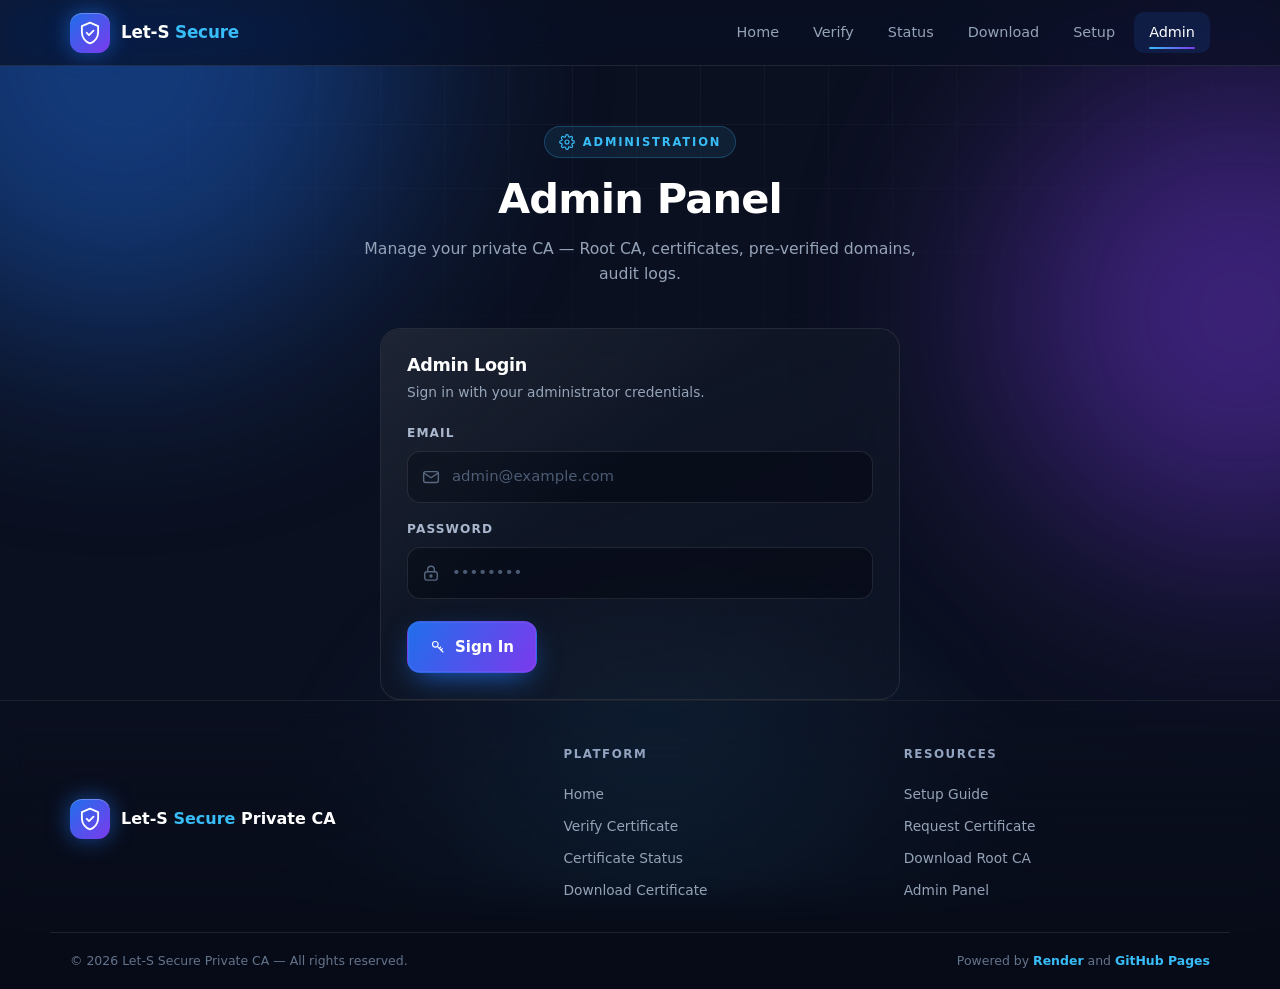
==== commit f7431d6d: "Update admin.html" ====
--- a/admin.html
+++ b/admin.html
@@ -30,6 +30,7 @@
       <a class="nav-link" href="verify.html">Verify</a>
       <a class="nav-link" href="status.html">Status</a>
       <a class="nav-link" href="download.html">Download</a>
+      <a class="nav-link" href="setup.html">Setup</a>
       <a class="nav-link active" href="admin.html">Admin</a>
     </div>
   </nav>
@@ -43,7 +44,6 @@
       <p>Manage your private CA — Root CA, certificates, pre-verified domains, audit logs.</p>
     </div>
 
-    <!-- Login -->
     <div class="glass admin-card reveal" id="admin-login-card">
       <h3>Admin Login</h3>
       <p class="sub">Sign in with your administrator credentials.</p>
@@ -67,7 +67,6 @@
       <div id="admin-login-error"></div>
     </div>
 
-    <!-- Dashboard -->
     <div id="admin-dashboard" style="display:none">
       <div class="glass tool-card reveal" style="max-width:100%;margin-top:0">
         <div class="admin-header">
@@ -90,7 +89,6 @@
           <div class="admin-tab" data-tab="logs">Audit Logs</div>
         </div>
 
-        <!-- TAB: Certificates -->
         <div class="admin-panel active" data-panel="certs">
           <div class="form-actions" style="margin-top:0;margin-bottom:20px">
             <button class="btn btn-ghost btn-sm" id="reload-certs-btn">
@@ -101,7 +99,6 @@
           <div class="cert-list" id="admin-cert-list"></div>
         </div>
 
-        <!-- TAB: Verified Domains -->
         <div class="admin-panel" data-panel="domains">
           <p style="color:var(--muted);font-size:.85rem;margin-bottom:16px">
             Certificates for these patterns skip the challenge. Wildcards allowed: <code>*.example.com</code> or <code>*</code> for all.
@@ -119,7 +116,6 @@
           <div class="cert-list" id="verified-domains-list"></div>
         </div>
 
-        <!-- TAB: Root CA -->
         <div class="admin-panel" data-panel="rootca">
           <p style="color:var(--muted);font-size:.85rem;margin-bottom:16px">
             The Root CA can only be created once. It is the trust anchor for every certificate.
@@ -139,7 +135,6 @@
           <div id="admin-rootca-info"></div>
         </div>
 
-        <!-- TAB: Audit Logs -->
         <div class="admin-panel" data-panel="logs">
           <div class="form-actions" style="margin-top:0;margin-bottom:20px">
             <button class="btn btn-ghost btn-sm" id="reload-logs-btn">
@@ -169,9 +164,9 @@
     </div>
     <div class="footer-col">
       <h4>Resources</h4>
+      <a href="setup.html">Setup Guide</a>
       <a href="index.html#request">Request Certificate</a>
       <a href="index.html#trust-root">Download Root CA</a>
-      <a href="index.html#features">Features</a>
       <a href="admin.html">Admin Panel</a>
     </div>
   </div>
@@ -187,7 +182,7 @@
   "use strict";
   const { $, $$, escapeHtml, fmtDate, toast, apiAuth, apiRequest,
     getToken, setAuth, clearAuth, getAdminEmail,
-    renderAdvancedError, classifyError } = LS;
+    renderAdvancedError, classifyError, downloadFile, fetchPem } = LS;
   const API = LS.API;
 
   /* ==========================================================
@@ -297,6 +292,12 @@
           statusBadge(c) +
           '<div style="display:flex;gap:8px;flex-wrap:wrap">' +
             '<a class="btn btn-ghost btn-sm" href="status.html?id=' + encodeURIComponent(c.certId) + '">Status</a>' +
+            '<button class="btn btn-ghost btn-sm" data-action="download-key" data-id="' + c.certId + '">' +
+              '<svg class="ic ic-sm"><use href="#i-key"/></svg> Key' +
+            "</button>" +
+            '<button class="btn btn-ghost btn-sm" data-action="download-fullchain" data-id="' + c.certId + '">' +
+              '<svg class="ic ic-sm"><use href="#i-download"/></svg> Chain' +
+            "</button>" +
             (c.status !== "revoked"
               ? '<button class="btn btn-danger btn-sm" data-action="revoke" data-id="' + c.certId + '">Revoke</button>'
               : "") +
@@ -318,6 +319,51 @@
     const action = btn.dataset.action;
     const id = btn.dataset.id;
 
+    /* ---- Download private key (ADMIN only) ---- */
+    if (action === "download-key") {
+      const confirmed = confirm(
+        "Download the private key for " + id + "?\n\n" +
+        "⚠️ This is a SENSITIVE operation.\n" +
+        "The key will be decrypted and streamed to your browser.\n" +
+        "This action will be recorded in the audit log.\n\n" +
+        "Continue?"
+      );
+      if (!confirmed) return;
+
+      btn.disabled = true;
+      const original = btn.innerHTML;
+      btn.innerHTML = '<span class="spinner"></span> Loading…';
+      try {
+        const pem = await fetchPem(API.key(id), { auth: true });
+        downloadFile(id + ".key.pem", pem, "application/x-pem-file");
+        toast("Downloaded " + id + ".key.pem", "ok", 5000);
+      } catch (err) {
+        renderAdvancedError(certErr, err, {
+          retryAction: () => btn.click(),
+          retryLabel: "Retry",
+        });
+        toast("Key download failed: " + err.message, "err");
+      } finally {
+        btn.disabled = false;
+        btn.innerHTML = original;
+      }
+    }
+
+    /* ---- Download fullchain ---- */
+    if (action === "download-fullchain") {
+      btn.disabled = true;
+      try {
+        const pem = await fetchPem(API.fullchain(id));
+        downloadFile(id + "-fullchain.pem", pem);
+        toast("Downloaded " + id + "-fullchain.pem", "ok");
+      } catch (err) {
+        toast("Download failed: " + err.message, "err");
+      } finally {
+        btn.disabled = false;
+      }
+    }
+
+    /* ---- Revoke ---- */
     if (action === "revoke") {
       if (!confirm("Revoke certificate " + id + "? This cannot be undone.")) return;
       btn.disabled = true;
@@ -334,8 +380,9 @@
       }
     }
 
+    /* ---- Delete ---- */
     if (action === "delete") {
-      if (!confirm("Delete certificate " + id + " permanently?")) return;
+      if (!confirm("Delete certificate " + id + " permanently?\n\nThe encrypted private key will also be deleted.")) return;
       btn.disabled = true;
       try {
         await apiAuth(API.adminDelete(id), { method: "DELETE" });
@@ -469,7 +516,7 @@
       '<div class="vb-icon"><span class="spinner"></span></div>' +
       "<div><h3>Generating Root CA…</h3><p>RSA-4096 keypair. This takes 3–15 seconds. Do not refresh.</p></div></div>";
     try {
-      const res = await apiAuth(API.adminCreateRoot(), { method: "POST", timeoutMs: 60000 });
+      await apiAuth(API.adminCreateRoot(), { method: "POST", timeoutMs: 60000 });
       toast("Root CA created successfully.", "ok");
       loadRootInfo();
     } catch (err) {
--- a/assets/style.css
+++ b/assets/style.css
@@ -192,9 +192,6 @@
 .field input,.field select{width:100%;padding:13px 15px 13px 44px;border-radius:13px;
   background:rgba(8,12,24,.72);border:1px solid rgba(255,255,255,.1);color:#fff;
   font-size:.93rem;transition:border-color .25s,box-shadow .25s,background .25s}
-.field select{padding-left:44px;appearance:none;
-  background-image:url("data:image/svg+xml;utf8,<svg xmlns='http://www.w3.org/2000/svg' width='12' height='12' viewBox='0 0 24 24' fill='none' stroke='%2394a3b8' stroke-width='2'><polyline points='6 9 12 15 18 9'/></svg>");
-  background-repeat:no-repeat;background-position:right 16px center}
 .field input::placeholder{color:#4a5a73}
 .field input:focus,.field select:focus{outline:none;border-color:var(--accent);
   background:rgba(8,12,24,.95);
@@ -206,6 +203,123 @@
 .field.invalid .err{display:block;animation:pageIn .3s ease both}
 @keyframes pageIn{from{opacity:0;transform:translateY(14px)}to{opacity:1;transform:none}}
 .form-actions{display:flex;flex-wrap:wrap;gap:12px;margin-top:22px}
+
+/* METHOD CHOICE (MCQ / Radio Cards) */
+.method-choice{display:grid;gap:10px;margin-top:4px}
+.method-option{
+  display:flex;align-items:flex-start;gap:12px;
+  padding:14px 16px;border-radius:13px;
+  background:rgba(8,12,24,.6);
+  border:1.5px solid rgba(255,255,255,.09);
+  cursor:pointer;user-select:none;position:relative;
+  transition:border-color .25s,background .25s,transform .2s,box-shadow .25s;
+  -webkit-tap-highlight-color:transparent;
+}
+.method-option:hover{border-color:rgba(56,189,248,.4);background:rgba(56,189,248,.05)}
+.method-option:active{transform:scale(.985)}
+.method-option.selected{
+  border-color:var(--accent);
+  background:linear-gradient(140deg,rgba(31,111,235,.16),rgba(124,58,237,.09));
+  box-shadow:0 0 0 3px rgba(56,189,248,.12),0 8px 24px -12px rgba(56,189,248,.6);
+}
+.method-radio{
+  width:22px;height:22px;flex:none;border-radius:50%;
+  border:2px solid rgba(255,255,255,.25);
+  display:grid;place-items:center;margin-top:1px;
+  background:transparent;
+  transition:border-color .25s;
+}
+.method-radio::after{
+  content:"";width:10px;height:10px;border-radius:50%;
+  background:var(--accent);transform:scale(0);
+  transition:transform .25s var(--ease);
+}
+.method-option.selected .method-radio{border-color:var(--accent)}
+.method-option.selected .method-radio::after{transform:scale(1)}
+.method-info{flex:1;min-width:0}
+.method-title{
+  display:flex;align-items:center;gap:8px;flex-wrap:wrap;
+  font-size:.9rem;font-weight:600;color:#fff;margin-bottom:3px;
+}
+.method-desc{font-size:.76rem;color:var(--muted);line-height:1.55}
+.method-option.selected .method-desc{color:#b8c6da}
+.method-badge{
+  display:inline-block;font-size:.6rem;font-weight:800;
+  letter-spacing:.08em;text-transform:uppercase;
+  padding:2px 7px;border-radius:999px;
+  background:rgba(34,197,94,.15);
+  border:1px solid rgba(34,197,94,.4);
+  color:#6ee7a8;
+}
+.method-badge.adv{background:rgba(245,158,11,.15);border-color:rgba(245,158,11,.4);color:#fcd34d}
+.method-badge.fast{background:rgba(56,189,248,.15);border-color:rgba(56,189,248,.4);color:var(--accent)}
+
+/* ============================================================
+   SETUP HELP BLOCK (below reset button / inside form)
+   ============================================================ */
+.setup-help-block{
+  margin-top:18px;
+  padding:18px 20px;
+  border-radius:14px;
+  background:linear-gradient(140deg,rgba(56,189,248,.09),rgba(124,58,237,.06));
+  border:1px solid rgba(56,189,248,.28);
+  animation:pageIn .5s var(--ease) both;
+}
+.setup-help-head{
+  display:flex;align-items:center;gap:10px;
+  margin-bottom:14px;
+}
+.setup-help-head .sh-icon{
+  width:34px;height:34px;border-radius:10px;flex:none;
+  display:grid;place-items:center;
+  background:rgba(56,189,248,.16);
+  border:1px solid rgba(56,189,248,.4);
+  color:var(--accent);
+}
+.setup-help-head .sh-text{flex:1;min-width:0}
+.setup-help-head h4{
+  font-size:.88rem;margin:0 0 2px;color:#fff;font-weight:700;
+}
+.setup-help-head p{
+  font-size:.74rem;margin:0;color:var(--muted);line-height:1.5;
+}
+.setup-help-links{
+  display:grid;gap:8px;
+  grid-template-columns:repeat(auto-fit,minmax(160px,1fr));
+}
+.setup-help-link{
+  display:flex;align-items:center;justify-content:space-between;
+  gap:10px;
+  padding:11px 14px;border-radius:11px;
+  background:rgba(8,12,24,.62);
+  border:1px solid rgba(255,255,255,.08);
+  color:#cbd5e1;font-size:.8rem;font-weight:600;
+  text-decoration:none;cursor:pointer;
+  transition:border-color .25s,background .25s,transform .2s;
+}
+.setup-help-link:hover{
+  border-color:rgba(56,189,248,.5);
+  background:rgba(56,189,248,.09);
+  color:#fff;
+  transform:translateY(-2px);
+}
+.setup-help-link .shl-tag{
+  font-size:.62rem;font-weight:800;letter-spacing:.06em;
+  text-transform:uppercase;
+  padding:2px 7px;border-radius:5px;
+  flex:none;
+}
+.sh-tag-dns{background:rgba(34,197,94,.15);border:1px solid rgba(34,197,94,.4);color:#6ee7a8}
+.sh-tag-http{background:rgba(56,189,248,.15);border:1px solid rgba(56,189,248,.4);color:var(--accent)}
+.sh-tag-tls{background:rgba(245,158,11,.15);border:1px solid rgba(245,158,11,.4);color:#fcd34d}
+.setup-help-link .shl-label{
+  flex:1;min-width:0;overflow:hidden;text-overflow:ellipsis;white-space:nowrap;
+}
+.setup-help-link .shl-arrow{
+  width:14px;height:14px;flex:none;color:var(--muted);
+  transition:transform .25s,color .25s;
+}
+.setup-help-link:hover .shl-arrow{transform:translateX(3px);color:var(--accent)}
 
 /* RESULT / DATA */
 .result-card{padding:28px;min-height:100%}
@@ -276,7 +390,7 @@
   background:rgba(56,189,248,.12);border:1px solid rgba(56,189,248,.3);font-size:.68rem;
   font-weight:700;letter-spacing:.08em;text-transform:uppercase;color:var(--accent);margin-left:8px}
 
-/* ADVANCED ERROR BANNER */
+/* ADVANCED ERROR */
 .advanced-error{padding:20px;border-radius:16px;
   background:linear-gradient(140deg,rgba(239,68,68,.14),rgba(239,68,68,.05));
   border:1px solid rgba(239,68,68,.5);margin-bottom:20px;
@@ -515,6 +629,11 @@
   .root-ca-actions .btn{width:100%}
   .record-row{flex-direction:column;align-items:flex-start;gap:6px}
   .record-row .v{text-align:left}
+  .method-option{padding:13px 14px}
+  .method-title{font-size:.86rem}
+  .method-desc{font-size:.72rem}
+  .setup-help-block{padding:16px}
+  .setup-help-links{grid-template-columns:1fr}
 }
 @media (prefers-reduced-motion:reduce){
   *,*::before,*::after{animation-duration:.001ms!important;animation-iteration-count:1!important;
